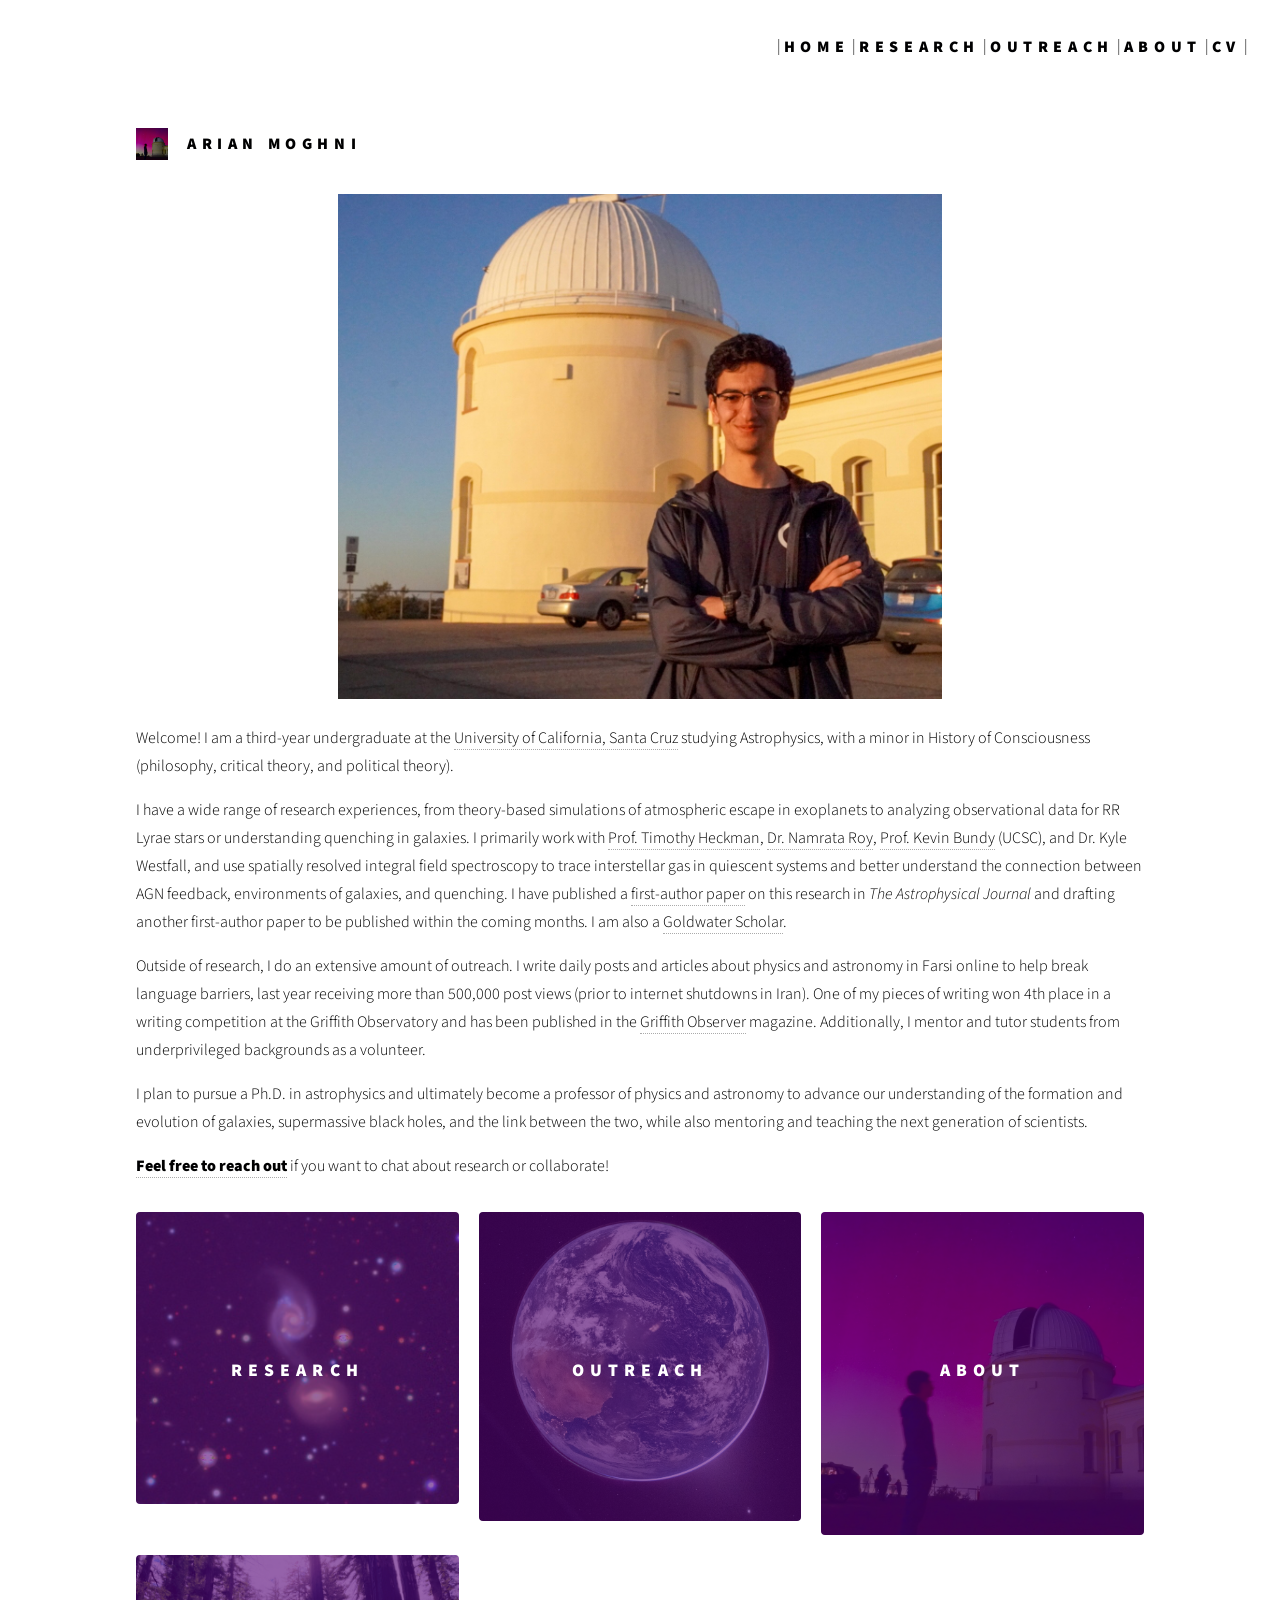
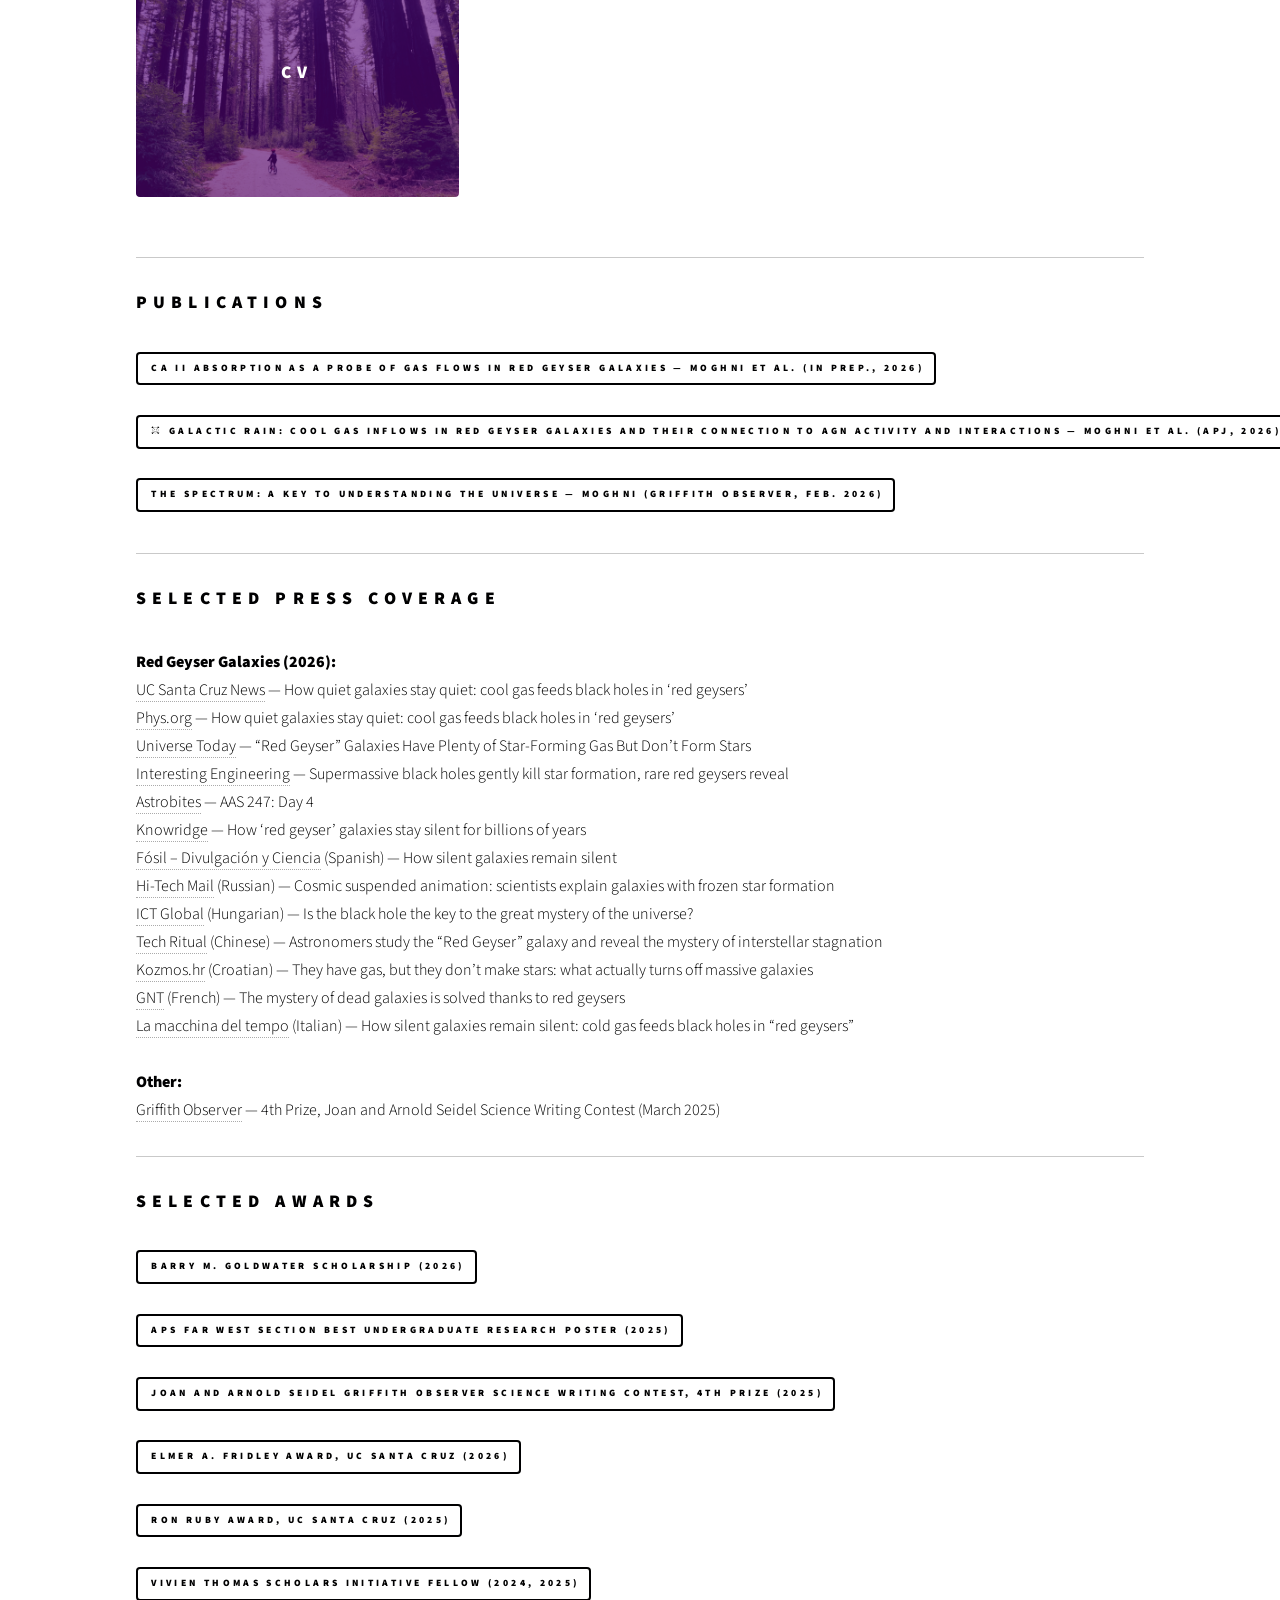
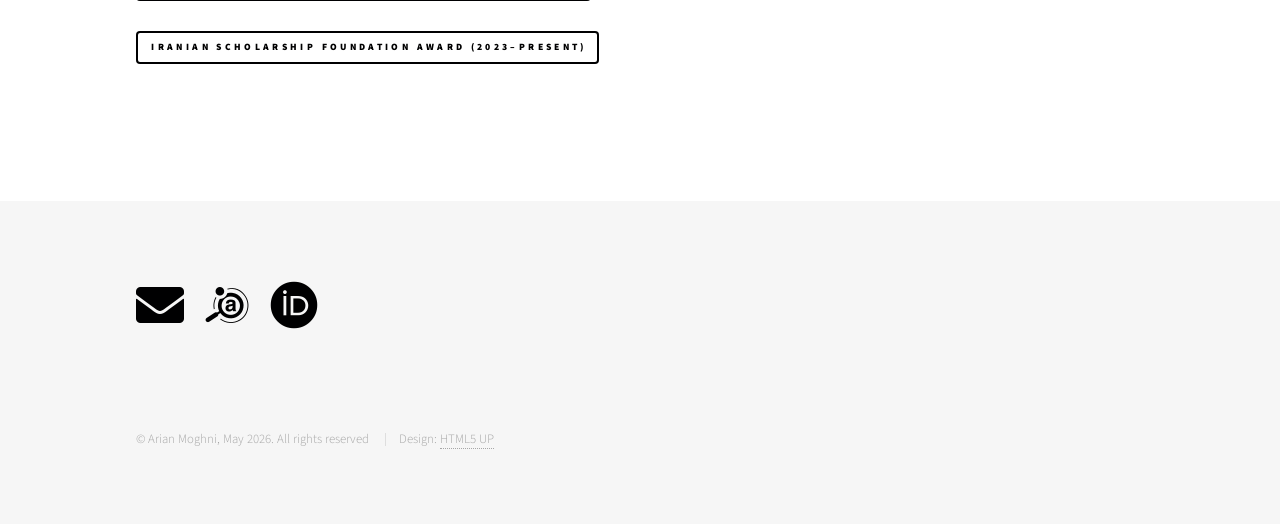
==== index.html @ 5b9eb26c "Update index.html" ====
<!DOCTYPE HTML>
<!--
    Phantom by HTML5 UP
    html5up.net | @ajlkn
    Free for personal and commercial use under the CCA 3.0 license (html5up.net/license)
-->
<html>
  <head>
    <title>Home — Arian Moghni</title>
    <meta charset="utf-8" />
    <meta name="viewport" content="width=device-width, initial-scale=1, user-scalable=no" />
    <link rel="stylesheet" href="assets/css/main.css" />
    <link rel="stylesheet" href="assets/academicons-1.9.1/css/academicons.css"/>
    <link rel="icon" href="images/Aurora_Lick_copy2.png" />
    <noscript><link rel="stylesheet" href="assets/css/noscript.css" /></noscript>
  </head>
  <body class="is-preload">
    <div id="wrapper">

      <header id="header">
        <div class="inner">
          <a href="index.html" class="logo fix">
            <span class="symbol"><img src="images/Aurora_Lick_copy.jpg" alt="" /></span>
            <span class="title">Arian Moghni</span>
          </a>
          <nav>
            | <a href="index.html" class="logo"> <span class="title">Home</span> </a> |
            <a href="lyra.html" class="logo"> <span class="title">Research</span> </a> |
            <a href="previous.html" class="logo"> <span class="title">Outreach</span> </a> |
            <a href="about.html" class="logo"> <span class="title">About</span> </a> |
            <a href="cv.html" class="logo"> <span class="title">CV</span> </a> |
          </nav>
        </div>
      </header>

      <nav id="menu">
        <h2>Menu</h2>
        <ul>
          <li><a href="index.html">Home</a></li>
          <li><a href="lyra.html">Research</a></li>
          <li><a href="previous.html">Outreach</a></li>
          <li><a href="about.html">About</a></li>
          <li><a href="cv.html">CV</a></li>
        </ul>
      </nav>

      <div id="main">
        <div class="inner">
          <header>
                <div style="text-align: center; margin-bottom: 2em;">
    <img src="images/regular_lick.jpg"
         alt="Arian Moghni"
         style="width: 60%; height: auto;" />
  </div>
            
            <p>
              Welcome! I am a third-year undergraduate at the
              <a href="https://www.ucsc.edu">University of California, Santa Cruz</a>
              studying Astrophysics, with a minor in History of Consciousness
              (philosophy, critical theory, and political theory).             
            </p>
            <p>
              I have a wide range of research experiences, from theory-based simulations of atmospheric escape in exoplanets to analyzing observational data for RR Lyrae stars or understanding quenching in galaxies.
              I primarily work
              with <a href="https://physics-astronomy.jhu.edu/directory/timothy-heckman/">Prof. Timothy Heckman</a>,
              <a href="https://namrataroy.github.io">Dr. Namrata Roy</a>,
              <a href="https://www.ucolick.org/~kbundy/">Prof. Kevin Bundy</a> (UCSC), and Dr. Kyle Westfall, and use spatially resolved integral field spectroscopy to trace interstellar gas in quiescent systems and better understand the connection between AGN feedback, environments of galaxies, and quenching. I have published a <a href="https://iopscience.iop.org/article/10.3847/1538-4357/ae5f90">first-author paper</a> on this research in <i>The Astrophysical Journal</i> and drafting another first-author paper to be published within the coming months.  I am also a
              <a href="https://goldwaterscholarship.gov">Goldwater Scholar</a>.
            </p>
            <p>
              Outside of research, I do an extensive amount of outreach.
              I write daily posts and articles about physics and astronomy in Farsi online to help break language barriers,
              last year receiving more than 500,000 post views (prior to internet shutdowns in Iran). One of my pieces of writing won 4th place in a writing competition at the Griffith Observatory and has been published in the
              <a href="https://griffithobservatory.lacity.gov/about/griffith-observer-magazine/">Griffith Observer</a> magazine. Additionally, I mentor and tutor students from underprivileged backgrounds as a volunteer. 
            </p>
            <p>
              I plan to pursue a Ph.D. in astrophysics and ultimately become a professor of physics and astronomy to advance our understanding of the formation and evolution of galaxies, supermassive black holes, and the link between the two, while also mentoring and teaching the next generation of scientists.
            </p>
            <p>
              <b><a href="&#109;&#97;&#105;&#108;&#116;&#111;&#58;&#97;&#109;&#111;&#103;&#104;&#110;&#105;&#64;&#117;&#99;&#115;&#99;&#46;&#101;&#100;&#117;">Feel free to reach out</a></b>
              if you want to chat about research or collaborate!
            </p>
          </header>

          <section class="tiles">
            <article class="style3">
              <span class="image">
                <img src="images/rg_124.jpg" alt="" />
              </span>
              <a href="lyra.html">
                <h2>Research</h2>
                <div class="content">
                  <p>Red geyser galaxies, quenching, and the cool gas that feeds dormant black holes.</p>
                </div>
              </a>
            </article>
            <article class="style3">
              <span class="image">
                <img src="images/earth_img.jpg" alt="" />
              </span>
              <a href="previous.html">
                <h2>Outreach</h2>
                <div class="content">
                  <p>Science communication, mentoring, tutoring, and more.</p>
                </div>
              </a>
            </article>
            <article class="style3">
              <span class="image">
                <img src="images/Aurora_Lick_copy.jpg" alt="" />
              </span>
              <a href="about.html">
                <h2>About</h2>
                <div class="content">
                  <p>A bit about me.</p>
                </div>
              </a>
            </article>
            <article class="style3">
              <span class="image">
                <img src="images/IMG_2766 2-2.jpg" alt="" />
              </span>
              <a href="cv.html">
                <h2>CV</h2>
                <div class="content">
                  <p>Publications, awards, observing programs, and full academic record.</p>
                </div>
              </a>
            </article>
          </section>

          <br>
          <hr />

          <section>
            <h2>Publications</h2>
            <ul class="actions stacked">
              <li><a class="button small">Ca II Absorption as a Probe of Gas Flows in Red Geyser Galaxies &mdash; Moghni et al. (in prep., 2026)</a></li>
              <li><a target="_blank" href="https://iopscience.iop.org/article/10.3847/1538-4357/ae5f90" class="button small"><i class="ai ai-arxiv"></i> Galactic Rain: Cool Gas Inflows in Red Geyser Galaxies and Their Connection to AGN Activity and Interactions &mdash; Moghni et al. (ApJ, 2026)</a></li>
              <li><a target="_blank" href="https://griffithobservatory.lacity.gov/about/griffith-observer-magazine/" class="button small">The Spectrum: A Key to Understanding the Universe &mdash; Moghni (Griffith Observer, Feb. 2026)</a></li>
            </ul>
          </section>

          <hr />

          <section>
            <h2>Selected Press Coverage</h2>
            <b>Red Geyser Galaxies (2026):</b><br>
            <a target="_blank" href="https://news.ucsc.edu/2026/01/red-geyser-galaxies/">UC Santa Cruz News</a> &mdash; How quiet galaxies stay quiet: cool gas feeds black holes in &lsquo;red geysers&rsquo;<br>
            <a target="_blank" href="https://phys.org/news/2026-01-quiet-galaxies-stay-cool-gas.html">Phys.org</a> &mdash; How quiet galaxies stay quiet: cool gas feeds black holes in &lsquo;red geysers&rsquo;<br>
            <a target="_blank" href="https://www.universetoday.com/articles/red-geyser-galaxies-have-plenty-of-star-forming-gas-but-dont-form-stars">Universe Today</a> &mdash; &ldquo;Red Geyser&rdquo; Galaxies Have Plenty of Star-Forming Gas But Don&rsquo;t Form Stars<br>
            <a target="_blank" href="https://interestingengineering.com/space/red-geysers-explain-galaxies-shut-star-formation">Interesting Engineering</a> &mdash; Supermassive black holes gently kill star formation, rare red geysers reveal<br>
            <a target="_blank" href="https://astrobites.org/2026/01/10/astrobites-at-aas-247-day-4/">Astrobites</a> &mdash; AAS 247: Day 4<br>
            <a target="_blank" href="https://knowridge.com/2026/01/how-red-geyser-galaxies-stay-silent-for-billions-of-years/">Knowridge</a> &mdash; How &lsquo;red geyser&rsquo; galaxies stay silent for billions of years<br>
            <a target="_blank" href="https://www.fosil.cl/galaxias-silenciosas/">F&oacute;sil &ndash; Divulgaci&oacute;n y Ciencia</a> (Spanish) &mdash; How silent galaxies remain silent<br>
            <a target="_blank" href="https://hi-tech.mail.ru/news/140604-kosmicheskij-anabioz-uchenye-obyasnili-prirodu-galaktik-s-zamershim-zvezdoobrazovaniem/">Hi-Tech Mail</a> (Russian) &mdash; Cosmic suspended animation: scientists explain galaxies with frozen star formation<br>
            <a target="_blank" href="https://ictglobal.hu/technologia/a-fekete-lyuk-a-kulcs-az-univerzum-nagy-rejtelyehez/">ICT Global</a> (Hungarian) &mdash; Is the black hole the key to the great mystery of the universe?<br>
            <a target="_blank" href="https://www.techritual.com/2026/01/10/475996/">Tech Ritual</a> (Chinese) &mdash; Astronomers study the &ldquo;Red Geyser&rdquo; galaxy and reveal the mystery of interstellar stagnation<br>
            <a target="_blank" href="https://kozmos.hr/imaju-plin-ali-ne-stvaraju-zvijezde-sto-zapravo-gasi-masivne-galaksije/">Kozmos.hr</a> (Croatian) &mdash; They have gas, but they don&rsquo;t make stars: what actually turns off massive galaxies<br>
            <a target="_blank" href="https://www.generation-nt.com/actualites/geyser-rouge-galaxie-formation-etoile-trou-noir-astronomie-2068984">GNT</a> (French) &mdash; The mystery of dead galaxies is solved thanks to red geysers<br>
            <a target="_blank" href="https://umbertogaetani.substack.com/p/come-le-galassie-silenziose-rimangono">La macchina del tempo</a> (Italian) &mdash; How silent galaxies remain silent: cold gas feeds black holes in &ldquo;red geysers&rdquo;<br>
            <br>
            <b>Other:</b><br>
            <a target="_blank" href="https://griffithobservatory.org/griffith-observer/">Griffith Observer</a> &mdash; 4th Prize, Joan and Arnold Seidel Science Writing Contest (March 2025)<br>
          </section>

          <hr />

          <section>
            <h2>Selected Awards</h2>
            <ul class="actions stacked">
              <li><a target="_blank" href="https://goldwaterscholarship.gov" class="button small">Barry M. Goldwater Scholarship (2026)</a></li>
              <li><a target="_blank" href="https://sites.google.com/ucsc.edu/aps-fws-meeting-2025/presentation-format?authuser=0" class="button small">APS Far West Section Best Undergraduate Research Poster (2025)</a></li>
              <li><a target="_blank" href="https://griffithobservatory.lacity.gov/about/griffith-observer-magazine/" class="button small">Joan and Arnold Seidel Griffith Observer Science Writing Contest, 4th Prize (2025)</a></li>
              <li><a target="_blank" href="https://science.ucsc.edu/research-opportunities/elmer-a-fridley-award-in-the-physical-sciences/" class="button small">Elmer A. Fridley Award, UC Santa Cruz (2026)</a></li>
              <li><a target="_blank" href="https://physics.ucsc.edu/academic-programs/undergrads/scholarships-and-awards/ron-ruby-scholarship/" class="button small">Ron Ruby Award, UC Santa Cruz (2025)</a></li>
              <li><a target="_blank" href="https://provost.jhu.edu/about/vivien-thomas-scholars-initiative/" class="button small">Vivien Thomas Scholars Initiative Fellow (2024, 2025)</a></li>
              <li><a target="_blank" href="https://theisf.org/what-we-do/" class="button small">Iranian Scholarship Foundation Award (2023&ndash;present)</a></li>
            </ul>
          </section>

        </div>
      </div>

      <footer id="footer">
        <div class="inner">
          <ul class="icons">
            <li><a href="&#109;&#97;&#105;&#108;&#116;&#111;&#58;&#97;&#109;&#111;&#103;&#104;&#110;&#105;&#64;&#117;&#99;&#115;&#99;&#46;&#101;&#100;&#117;" class="icon"><i class="fas fa-envelope fa-3x"></i></a></li>
            <li><a href="https://ui.adsabs.harvard.edu/search/q=author%3A(%22moghni%2C%20arian%22)&sort=date%20desc%2C%20bibcode%20desc&p_=0" class="icon"><i class="ai ai-ads ai-3x"></i></a></li>
            <li><a href="https://orcid.org" class="icon"><i class="ai ai-orcid ai-3x"></i></a></li>
          </ul>
          <ul class="copyright">
            <li>&copy; Arian Moghni, May 2026. All rights reserved</li>
            <li>Design: <a href="http://html5up.net">HTML5 UP</a></li>
          </ul>
        </div>
      </footer>

    </div>

    <script src="assets/js/jquery.min.js"></script>
    <script src="assets/js/browser.min.js"></script>
    <script src="assets/js/breakpoints.min.js"></script>
    <script src="assets/js/util.js"></script>
    <script src="assets/js/main.js"></script>

  </body>
</html>
---- assets/css/main.css ----
@import url(fontawesome-all.min.css);
@import url("https://fonts.googleapis.com/css?family=Source+Sans+Pro:300,700,900");

/*
	Phantom by HTML5 UP
	html5up.net | @ajlkn
	Free for personal and commercial use under the CCA 3.0 license (html5up.net/license)
*/

html, body, div, span, applet, object,
iframe, h1, h2, h3, h4, h5, h6, p, blockquote,
pre, a, abbr, acronym, address, big, cite,
code, del, dfn, em, img, ins, kbd, q, s, samp,
small, strike, strong, sub, sup, tt, var, b,
u, i, center, dl, dt, dd, ol, ul, li, fieldset,
form, label, legend, table, caption, tbody,
tfoot, thead, tr, th, td, article, aside,
canvas, details, embed, figure, figcaption,
footer, header, hgroup, menu, nav, output, ruby,
section, summary, time, mark, audio, video {
	margin: 0;
	padding: 0;
	border: 0;
	font-size: 100%;
	font: inherit;
	vertical-align: baseline;}

article, aside, details, figcaption, figure,
footer, header, hgroup, menu, nav, section {
	display: block;}

body {
	line-height: 1;
}

ol, ul {
	list-style: none;
}

blockquote, q {
	quotes: none;
}

	blockquote:before, blockquote:after, q:before, q:after {
		content: '';
		content: none;
	}

table {
	border-collapse: collapse;
	border-spacing: 0;
}

body {
	-webkit-text-size-adjust: none;
}

mark {
	background-color: transparent;
	color: inherit;
}

input::-moz-focus-inner {
	border: 0;
	padding: 0;
}

input, select, textarea {
	-moz-appearance: none;
	-webkit-appearance: none;
	-ms-appearance: none;
	appearance: none;
}

/* Basic */

	@-ms-viewport {
		width: device-width;
	}

	body {
		-ms-overflow-style: scrollbar;
	}

	@media screen and (max-width: 480px) {

		html, body {
			min-width: 320px;
		}

	}

	html {
		box-sizing: border-box;
	}

	*, *:before, *:after {
		box-sizing: inherit;
	}

	body {
		background: #ffffff;
	}

		body.is-preload *, body.is-preload *:before, body.is-preload *:after {
			-moz-animation: none !important;
			-webkit-animation: none !important;
			-ms-animation: none !important;
			animation: none !important;
			-moz-transition: none !important;
			-webkit-transition: none !important;
			-ms-transition: none !important;
			transition: none !important;
		}

/* Type */

	body, input, select, textarea {
		color: #000001;
		font-family: "Source Sans Pro", Helvetica, sans-serif;
		font-size: 16pt;
		font-weight: 300;
		line-height: 1.75;
	}

		@media screen and (max-width: 1680px) {

			body, input, select, textarea {
				font-size: 14pt;
			}

		}

		@media screen and (max-width: 1280px) {

			body, input, select, textarea {
				font-size: 12pt;
			}

		}

	a {
		-moz-transition: border-bottom-color 0.2s ease, color 0.2s ease;
		-webkit-transition: border-bottom-color 0.2s ease, color 0.2s ease;
		-ms-transition: border-bottom-color 0.2s ease, color 0.2s ease;
		transition: border-bottom-color 0.2s ease, color 0.2s ease;
		text-decoration: none;
		color: #000001;
		border-bottom: dotted 1px rgba(88, 88, 88, 0.5);
	}

		a:hover {
			border-bottom-color: transparent;
			color: #ff4d00 !important;
		}

	strong, b {
		font-weight: 900;
	}

	em, i {
		font-style: italic;
	}

	p {
		margin: 0 0 2em 0;
	}

	h1 {
		font-size: 2.75em;
		font-weight: 700;
		line-height: 1.3;
		margin: 0 0 1em 0;
		letter-spacing: -0.035em;
	}

		h1 a {
			color: inherit;
		}

		@media screen and (max-width: 736px) {

			h1 {
				font-size: 2em;
				margin: 0 0 1em 0;
			}

		}

		@media screen and (max-width: 360px) {

			h1 {
				font-size: 1.75em;
			}

		}

	h2, h3, h4, h5, h6 {
		font-weight: 900;
		line-height: 1.5;
		margin: 0 0 2em 0;
		text-transform: uppercase;
		letter-spacing: 0.35em;
	}

		h2 a, h3 a, h4 a, h5 a, h6 a {
			color: inherit;
		}

	h2 {
		font-size: 1.1em;
	}

	h3 {
		font-size: 1em;
	}

	h4 {
		font-size: 0.8em;
	}

	h5 {
		font-size: 0.8em;
	}

	h6 {
		font-size: 0.8em;
	}

	@media screen and (max-width: 980px) {

		h1 br, h2 br, h3 br, h4 br, h5 br, h6 br {
			display: none;
		}

	}

	@media screen and (max-width: 736px) {

		h2 {
			font-size: 1em;
		}

		h3 {
			font-size: 0.8em;
		}

	}

	sub {
		font-size: 0.8em;
		position: relative;
		top: 0.5em;
	}

	sup {
		font-size: 0.8em;
		position: relative;
		top: -0.5em;
	}

	blockquote {
		border-left: solid 4px #c9c9c9;
		font-style: italic;
		margin: 0 0 2em 0;
		padding: 0.5em 0 0.5em 2em;
	}

	code {
		background: rgba(144, 144, 144, 0.075);
		border-radius: 4px;
		border: solid 1px #c9c9c9;
		font-family: "Courier New", monospace;
		font-size: 0.9em;
		margin: 0 0.25em;
		padding: 0.25em 0.65em;
	}

	pre {
		-webkit-overflow-scrolling: touch;
		font-family: "Courier New", monospace;
		font-size: 0.9em;
		margin: 0 0 2em 0;
	}

		pre code {
			display: block;
			line-height: 1.75;
			padding: 1em 1.5em;
			overflow-x: auto;
		}

	hr {
		border: 0;
		border-bottom: solid 1px #c9c9c9;
		margin: 2em 0;
	}

		hr.major {
			margin: 3em 0;
		}

	.align-left {
		text-align: left;
	}

	.align-center {
		text-align: center;
	}

	.align-right {
		text-align: right;
	}

/* Row */

	.row {
		display: flex;
		flex-wrap: wrap;
		box-sizing: border-box;
		align-items: stretch;
	}

		.row > * {
			box-sizing: border-box;
		}

		.row.gtr-uniform > * > :last-child {
			margin-bottom: 0;
		}

		.row.aln-left {
			justify-content: flex-start;
		}

		.row.aln-center {
			justify-content: center;
		}

		.row.aln-right {
			justify-content: flex-end;
		}

		.row.aln-top {
			align-items: flex-start;
		}

		.row.aln-middle {
			align-items: center;
		}

		.row.aln-bottom {
			align-items: flex-end;
		}

		.row > .imp {
			order: -1;
		}

		.row > .col-1 {
			width: 8.33333%;
		}

		.row > .off-1 {
			margin-left: 8.33333%;
		}

		.row > .col-2 {
			width: 16.66667%;
		}

		.row > .off-2 {
			margin-left: 16.66667%;
		}

		.row > .col-3 {
			width: 25%;
		}

		.row > .off-3 {
			margin-left: 25%;
		}

		.row > .col-4 {
			width: 33.33333%;
		}

		.row > .off-4 {
			margin-left: 33.33333%;
		}

		.row > .col-5 {
			width: 41.66667%;
		}

		.row > .off-5 {
			margin-left: 41.66667%;
		}

		.row > .col-6 {
			width: 50%;
		}

		.row > .off-6 {
			margin-left: 50%;
		}

		.row > .col-7 {
			width: 58.33333%;
		}

		.row > .off-7 {
			margin-left: 58.33333%;
		}

		.row > .col-8 {
			width: 66.66667%;
		}

		.row > .off-8 {
			margin-left: 66.66667%;
		}

		.row > .col-9 {
			width: 75%;
		}

		.row > .off-9 {
			margin-left: 75%;
		}

		.row > .col-10 {
			width: 83.33333%;
		}

		.row > .off-10 {
			margin-left: 83.33333%;
		}

		.row > .col-11 {
			width: 91.66667%;
		}

		.row > .off-11 {
			margin-left: 91.66667%;
		}

		.row > .col-12 {
			width: 100%;
		}

		.row > .off-12 {
			margin-left: 100%;
		}

		.row.gtr-0 {
			margin-top: 0;
			margin-left: 0em;
		}

			.row.gtr-0 > * {
				padding: 0 0 0 0em;
			}

			.row.gtr-0.gtr-uniform {
				margin-top: 0em;
			}

				.row.gtr-0.gtr-uniform > * {
					padding-top: 0em;
				}

		.row.gtr-25 {
			margin-top: 0;
			margin-left: -0.5em;
		}

			.row.gtr-25 > * {
				padding: 0 0 0 0.5em;
			}

			.row.gtr-25.gtr-uniform {
				margin-top: -0.5em;
			}

				.row.gtr-25.gtr-uniform > * {
					padding-top: 0.5em;
				}

		.row.gtr-50 {
			margin-top: 0;
			margin-left: -1em;
		}

			.row.gtr-50 > * {
				padding: 0 0 0 1em;
			}

			.row.gtr-50.gtr-uniform {
				margin-top: -1em;
			}

				.row.gtr-50.gtr-uniform > * {
					padding-top: 1em;
				}

		.row {
			margin-top: 0;
			margin-left: -2em;
		}

			.row > * {
				padding: 0 0 0 2em;
			}

			.row.gtr-uniform {
				margin-top: -2em;
			}

				.row.gtr-uniform > * {
					padding-top: 2em;
				}

		.row.gtr-150 {
			margin-top: 0;
			margin-left: -3em;
		}

			.row.gtr-150 > * {
				padding: 0 0 0 3em;
			}

			.row.gtr-150.gtr-uniform {
				margin-top: -3em;
			}

				.row.gtr-150.gtr-uniform > * {
					padding-top: 3em;
				}

		.row.gtr-200 {
			margin-top: 0;
			margin-left: -4em;
		}

			.row.gtr-200 > * {
				padding: 0 0 0 4em;
			}

			.row.gtr-200.gtr-uniform {
				margin-top: -4em;
			}

				.row.gtr-200.gtr-uniform > * {
					padding-top: 4em;
				}

		@media screen and (max-width: 1680px) {

			.row {
				display: flex;
				flex-wrap: wrap;
				box-sizing: border-box;
				align-items: stretch;
			}

				.row > * {
					box-sizing: border-box;
				}

				.row.gtr-uniform > * > :last-child {
					margin-bottom: 0;
				}

				.row.aln-left {
					justify-content: flex-start;
				}

				.row.aln-center {
					justify-content: center;
				}

				.row.aln-right {
					justify-content: flex-end;
				}

				.row.aln-top {
					align-items: flex-start;
				}

				.row.aln-middle {
					align-items: center;
				}

				.row.aln-bottom {
					align-items: flex-end;
				}

				.row > .imp-xlarge {
					order: -1;
				}

				.row > .col-1-xlarge {
					width: 8.33333%;
				}

				.row > .off-1-xlarge {
					margin-left: 8.33333%;
				}

				.row > .col-2-xlarge {
					width: 16.66667%;
				}

				.row > .off-2-xlarge {
					margin-left: 16.66667%;
				}

				.row > .col-3-xlarge {
					width: 25%;
				}

				.row > .off-3-xlarge {
					margin-left: 25%;
				}

				.row > .col-4-xlarge {
					width: 33.33333%;
				}

				.row > .off-4-xlarge {
					margin-left: 33.33333%;
				}

				.row > .col-5-xlarge {
					width: 41.66667%;
				}

				.row > .off-5-xlarge {
					margin-left: 41.66667%;
				}

				.row > .col-6-xlarge {
					width: 50%;
				}

				.row > .off-6-xlarge {
					margin-left: 50%;
				}

				.row > .col-7-xlarge {
					width: 58.33333%;
				}

				.row > .off-7-xlarge {
					margin-left: 58.33333%;
				}

				.row > .col-8-xlarge {
					width: 66.66667%;
				}

				.row > .off-8-xlarge {
					margin-left: 66.66667%;
				}

				.row > .col-9-xlarge {
					width: 75%;
				}

				.row > .off-9-xlarge {
					margin-left: 75%;
				}

				.row > .col-10-xlarge {
					width: 83.33333%;
				}

				.row > .off-10-xlarge {
					margin-left: 83.33333%;
				}

				.row > .col-11-xlarge {
					width: 91.66667%;
				}

				.row > .off-11-xlarge {
					margin-left: 91.66667%;
				}

				.row > .col-12-xlarge {
					width: 100%;
				}

				.row > .off-12-xlarge {
					margin-left: 100%;
				}

				.row.gtr-0 {
					margin-top: 0;
					margin-left: 0em;
				}

					.row.gtr-0 > * {
						padding: 0 0 0 0em;
					}

					.row.gtr-0.gtr-uniform {
						margin-top: 0em;
					}

						.row.gtr-0.gtr-uniform > * {
							padding-top: 0em;
						}

				.row.gtr-25 {
					margin-top: 0;
					margin-left: -0.5em;
				}

					.row.gtr-25 > * {
						padding: 0 0 0 0.5em;
					}

					.row.gtr-25.gtr-uniform {
						margin-top: -0.5em;
					}

						.row.gtr-25.gtr-uniform > * {
							padding-top: 0.5em;
						}

				.row.gtr-50 {
					margin-top: 0;
					margin-left: -1em;
				}

					.row.gtr-50 > * {
						padding: 0 0 0 1em;
					}

					.row.gtr-50.gtr-uniform {
						margin-top: -1em;
					}

						.row.gtr-50.gtr-uniform > * {
							padding-top: 1em;
						}

				.row {
					margin-top: 0;
					margin-left: -2em;
				}

					.row > * {
						padding: 0 0 0 2em;
					}

					.row.gtr-uniform {
						margin-top: -2em;
					}

						.row.gtr-uniform > * {
							padding-top: 2em;
						}

				.row.gtr-150 {
					margin-top: 0;
					margin-left: -3em;
				}

					.row.gtr-150 > * {
						padding: 0 0 0 3em;
					}

					.row.gtr-150.gtr-uniform {
						margin-top: -3em;
					}

						.row.gtr-150.gtr-uniform > * {
							padding-top: 3em;
						}

				.row.gtr-200 {
					margin-top: 0;
					margin-left: -4em;
				}

					.row.gtr-200 > * {
						padding: 0 0 0 4em;
					}

					.row.gtr-200.gtr-uniform {
						margin-top: -4em;
					}

						.row.gtr-200.gtr-uniform > * {
							padding-top: 4em;
						}

		}

		@media screen and (max-width: 1280px) {

			.row {
				display: flex;
				flex-wrap: wrap;
				box-sizing: border-box;
				align-items: stretch;
			}

				.row > * {
					box-sizing: border-box;
				}

				.row.gtr-uniform > * > :last-child {
					margin-bottom: 0;
				}

				.row.aln-left {
					justify-content: flex-start;
				}

				.row.aln-center {
					justify-content: center;
				}

				.row.aln-right {
					justify-content: flex-end;
				}

				.row.aln-top {
					align-items: flex-start;
				}

				.row.aln-middle {
					align-items: center;
				}

				.row.aln-bottom {
					align-items: flex-end;
				}

				.row > .imp-large {
					order: -1;
				}

				.row > .col-1-large {
					width: 8.33333%;
				}

				.row > .off-1-large {
					margin-left: 8.33333%;
				}

				.row > .col-2-large {
					width: 16.66667%;
				}

				.row > .off-2-large {
					margin-left: 16.66667%;
				}

				.row > .col-3-large {
					width: 25%;
				}

				.row > .off-3-large {
					margin-left: 25%;
				}

				.row > .col-4-large {
					width: 33.33333%;
				}

				.row > .off-4-large {
					margin-left: 33.33333%;
				}

				.row > .col-5-large {
					width: 41.66667%;
				}

				.row > .off-5-large {
					margin-left: 41.66667%;
				}

				.row > .col-6-large {
					width: 50%;
				}

				.row > .off-6-large {
					margin-left: 50%;
				}

				.row > .col-7-large {
					width: 58.33333%;
				}

				.row > .off-7-large {
					margin-left: 58.33333%;
				}

				.row > .col-8-large {
					width: 66.66667%;
				}

				.row > .off-8-large {
					margin-left: 66.66667%;
				}

				.row > .col-9-large {
					width: 75%;
				}

				.row > .off-9-large {
					margin-left: 75%;
				}

				.row > .col-10-large {
					width: 83.33333%;
				}

				.row > .off-10-large {
					margin-left: 83.33333%;
				}

				.row > .col-11-large {
					width: 91.66667%;
				}

				.row > .off-11-large {
					margin-left: 91.66667%;
				}

				.row > .col-12-large {
					width: 100%;
				}

				.row > .off-12-large {
					margin-left: 100%;
				}

				.row.gtr-0 {
					margin-top: 0;
					margin-left: 0em;
				}

					.row.gtr-0 > * {
						padding: 0 0 0 0em;
					}

					.row.gtr-0.gtr-uniform {
						margin-top: 0em;
					}

						.row.gtr-0.gtr-uniform > * {
							padding-top: 0em;
						}

				.row.gtr-25 {
					margin-top: 0;
					margin-left: -0.5em;
				}

					.row.gtr-25 > * {
						padding: 0 0 0 0.5em;
					}

					.row.gtr-25.gtr-uniform {
						margin-top: -0.5em;
					}

						.row.gtr-25.gtr-uniform > * {
							padding-top: 0.5em;
						}

				.row.gtr-50 {
					margin-top: 0;
					margin-left: -1em;
				}

					.row.gtr-50 > * {
						padding: 0 0 0 1em;
					}

					.row.gtr-50.gtr-uniform {
						margin-top: -1em;
					}

						.row.gtr-50.gtr-uniform > * {
							padding-top: 1em;
						}

				.row {
					margin-top: 0;
					margin-left: -2em;
				}

					.row > * {
						padding: 0 0 0 2em;
					}

					.row.gtr-uniform {
						margin-top: -2em;
					}

						.row.gtr-uniform > * {
							padding-top: 2em;
						}

				.row.gtr-150 {
					margin-top: 0;
					margin-left: -3em;
				}

					.row.gtr-150 > * {
						padding: 0 0 0 3em;
					}

					.row.gtr-150.gtr-uniform {
						margin-top: -3em;
					}

						.row.gtr-150.gtr-uniform > * {
							padding-top: 3em;
						}

				.row.gtr-200 {
					margin-top: 0;
					margin-left: -4em;
				}

					.row.gtr-200 > * {
						padding: 0 0 0 4em;
					}

					.row.gtr-200.gtr-uniform {
						margin-top: -4em;
					}

						.row.gtr-200.gtr-uniform > * {
							padding-top: 4em;
						}

		}

		@media screen and (max-width: 980px) {

			.row {
				display: flex;
				flex-wrap: wrap;
				box-sizing: border-box;
				align-items: stretch;
			}

				.row > * {
					box-sizing: border-box;
				}

				.row.gtr-uniform > * > :last-child {
					margin-bottom: 0;
				}

				.row.aln-left {
					justify-content: flex-start;
				}

				.row.aln-center {
					justify-content: center;
				}

				.row.aln-right {
					justify-content: flex-end;
				}

				.row.aln-top {
					align-items: flex-start;
				}

				.row.aln-middle {
					align-items: center;
				}

				.row.aln-bottom {
					align-items: flex-end;
				}

				.row > .imp-medium {
					order: -1;
				}

				.row > .col-1-medium {
					width: 8.33333%;
				}

				.row > .off-1-medium {
					margin-left: 8.33333%;
				}

				.row > .col-2-medium {
					width: 16.66667%;
				}

				.row > .off-2-medium {
					margin-left: 16.66667%;
				}

				.row > .col-3-medium {
					width: 25%;
				}

				.row > .off-3-medium {
					margin-left: 25%;
				}

				.row > .col-4-medium {
					width: 33.33333%;
				}

				.row > .off-4-medium {
					margin-left: 33.33333%;
				}

				.row > .col-5-medium {
					width: 41.66667%;
				}

				.row > .off-5-medium {
					margin-left: 41.66667%;
				}

				.row > .col-6-medium {
					width: 50%;
				}

				.row > .off-6-medium {
					margin-left: 50%;
				}

				.row > .col-7-medium {
					width: 58.33333%;
				}

				.row > .off-7-medium {
					margin-left: 58.33333%;
				}

				.row > .col-8-medium {
					width: 66.66667%;
				}

				.row > .off-8-medium {
					margin-left: 66.66667%;
				}

				.row > .col-9-medium {
					width: 75%;
				}

				.row > .off-9-medium {
					margin-left: 75%;
				}

				.row > .col-10-medium {
					width: 83.33333%;
				}

				.row > .off-10-medium {
					margin-left: 83.33333%;
				}

				.row > .col-11-medium {
					width: 91.66667%;
				}

				.row > .off-11-medium {
					margin-left: 91.66667%;
				}

				.row > .col-12-medium {
					width: 100%;
				}

				.row > .off-12-medium {
					margin-left: 100%;
				}

				.row.gtr-0 {
					margin-top: 0;
					margin-left: 0em;
				}

					.row.gtr-0 > * {
						padding: 0 0 0 0em;
					}

					.row.gtr-0.gtr-uniform {
						margin-top: 0em;
					}

						.row.gtr-0.gtr-uniform > * {
							padding-top: 0em;
						}

				.row.gtr-25 {
					margin-top: 0;
					margin-left: -0.375em;
				}

					.row.gtr-25 > * {
						padding: 0 0 0 0.375em;
					}

					.row.gtr-25.gtr-uniform {
						margin-top: -0.375em;
					}

						.row.gtr-25.gtr-uniform > * {
							padding-top: 0.375em;
						}

				.row.gtr-50 {
					margin-top: 0;
					margin-left: -0.75em;
				}

					.row.gtr-50 > * {
						padding: 0 0 0 0.75em;
					}

					.row.gtr-50.gtr-uniform {
						margin-top: -0.75em;
					}

						.row.gtr-50.gtr-uniform > * {
							padding-top: 0.75em;
						}

				.row {
					margin-top: 0;
					margin-left: -1.5em;
				}

					.row > * {
						padding: 0 0 0 1.5em;
					}

					.row.gtr-uniform {
						margin-top: -1.5em;
					}

						.row.gtr-uniform > * {
							padding-top: 1.5em;
						}

				.row.gtr-150 {
					margin-top: 0;
					margin-left: -2.25em;
				}

					.row.gtr-150 > * {
						padding: 0 0 0 2.25em;
					}

					.row.gtr-150.gtr-uniform {
						margin-top: -2.25em;
					}

						.row.gtr-150.gtr-uniform > * {
							padding-top: 2.25em;
						}

				.row.gtr-200 {
					margin-top: 0;
					margin-left: -3em;
				}

					.row.gtr-200 > * {
						padding: 0 0 0 3em;
					}

					.row.gtr-200.gtr-uniform {
						margin-top: -3em;
					}

						.row.gtr-200.gtr-uniform > * {
							padding-top: 3em;
						}

		}

		@media screen and (max-width: 736px) {

			.row {
				display: flex;
				flex-wrap: wrap;
				box-sizing: border-box;
				align-items: stretch;
			}

				.row > * {
					box-sizing: border-box;
				}

				.row.gtr-uniform > * > :last-child {
					margin-bottom: 0;
				}

				.row.aln-left {
					justify-content: flex-start;
				}

				.row.aln-center {
					justify-content: center;
				}

				.row.aln-right {
					justify-content: flex-end;
				}

				.row.aln-top {
					align-items: flex-start;
				}

				.row.aln-middle {
					align-items: center;
				}

				.row.aln-bottom {
					align-items: flex-end;
				}

				.row > .imp-small {
					order: -1;
				}

				.row > .col-1-small {
					width: 8.33333%;
				}

				.row > .off-1-small {
					margin-left: 8.33333%;
				}

				.row > .col-2-small {
					width: 16.66667%;
				}

				.row > .off-2-small {
					margin-left: 16.66667%;
				}

				.row > .col-3-small {
					width: 25%;
				}

				.row > .off-3-small {
					margin-left: 25%;
				}

				.row > .col-4-small {
					width: 33.33333%;
				}

				.row > .off-4-small {
					margin-left: 33.33333%;
				}

				.row > .col-5-small {
					width: 41.66667%;
				}

				.row > .off-5-small {
					margin-left: 41.66667%;
				}

				.row > .col-6-small {
					width: 50%;
				}

				.row > .off-6-small {
					margin-left: 50%;
				}

				.row > .col-7-small {
					width: 58.33333%;
				}

				.row > .off-7-small {
					margin-left: 58.33333%;
				}

				.row > .col-8-small {
					width: 66.66667%;
				}

				.row > .off-8-small {
					margin-left: 66.66667%;
				}

				.row > .col-9-small {
					width: 75%;
				}

				.row > .off-9-small {
					margin-left: 75%;
				}

				.row > .col-10-small {
					width: 83.33333%;
				}

				.row > .off-10-small {
					margin-left: 83.33333%;
				}

				.row > .col-11-small {
					width: 91.66667%;
				}

				.row > .off-11-small {
					margin-left: 91.66667%;
				}

				.row > .col-12-small {
					width: 100%;
				}

				.row > .off-12-small {
					margin-left: 100%;
				}

				.row.gtr-0 {
					margin-top: 0;
					margin-left: 0em;
				}

					.row.gtr-0 > * {
						padding: 0 0 0 0em;
					}

					.row.gtr-0.gtr-uniform {
						margin-top: 0em;
					}

						.row.gtr-0.gtr-uniform > * {
							padding-top: 0em;
						}

				.row.gtr-25 {
					margin-top: 0;
					margin-left: -0.25em;
				}

					.row.gtr-25 > * {
						padding: 0 0 0 0.25em;
					}

					.row.gtr-25.gtr-uniform {
						margin-top: -0.25em;
					}

						.row.gtr-25.gtr-uniform > * {
							padding-top: 0.25em;
						}

				.row.gtr-50 {
					margin-top: 0;
					margin-left: -0.5em;
				}

					.row.gtr-50 > * {
						padding: 0 0 0 0.5em;
					}

					.row.gtr-50.gtr-uniform {
						margin-top: -0.5em;
					}

						.row.gtr-50.gtr-uniform > * {
							padding-top: 0.5em;
						}

				.row {
					margin-top: 0;
					margin-left: -1em;
				}

					.row > * {
						padding: 0 0 0 1em;
					}

					.row.gtr-uniform {
						margin-top: -1em;
					}

						.row.gtr-uniform > * {
							padding-top: 1em;
						}

				.row.gtr-150 {
					margin-top: 0;
					margin-left: -1.5em;
				}

					.row.gtr-150 > * {
						padding: 0 0 0 1.5em;
					}

					.row.gtr-150.gtr-uniform {
						margin-top: -1.5em;
					}

						.row.gtr-150.gtr-uniform > * {
							padding-top: 1.5em;
						}

				.row.gtr-200 {
					margin-top: 0;
					margin-left: -2em;
				}

					.row.gtr-200 > * {
						padding: 0 0 0 2em;
					}

					.row.gtr-200.gtr-uniform {
						margin-top: -2em;
					}

						.row.gtr-200.gtr-uniform > * {
							padding-top: 2em;
						}

		}

		@media screen and (max-width: 480px) {

			.row {
				display: flex;
				flex-wrap: wrap;
				box-sizing: border-box;
				align-items: stretch;
			}

				.row > * {
					box-sizing: border-box;
				}

				.row.gtr-uniform > * > :last-child {
					margin-bottom: 0;
				}

				.row.aln-left {
					justify-content: flex-start;
				}

				.row.aln-center {
					justify-content: center;
				}

				.row.aln-right {
					justify-content: flex-end;
				}

				.row.aln-top {
					align-items: flex-start;
				}

				.row.aln-middle {
					align-items: center;
				}

				.row.aln-bottom {
					align-items: flex-end;
				}

				.row > .imp-xsmall {
					order: -1;
				}

				.row > .col-1-xsmall {
					width: 8.33333%;
				}

				.row > .off-1-xsmall {
					margin-left: 8.33333%;
				}

				.row > .col-2-xsmall {
					width: 16.66667%;
				}

				.row > .off-2-xsmall {
					margin-left: 16.66667%;
				}

				.row > .col-3-xsmall {
					width: 25%;
				}

				.row > .off-3-xsmall {
					margin-left: 25%;
				}

				.row > .col-4-xsmall {
					width: 33.33333%;
				}

				.row > .off-4-xsmall {
					margin-left: 33.33333%;
				}

				.row > .col-5-xsmall {
					width: 41.66667%;
				}

				.row > .off-5-xsmall {
					margin-left: 41.66667%;
				}

				.row > .col-6-xsmall {
					width: 50%;
				}

				.row > .off-6-xsmall {
					margin-left: 50%;
				}

				.row > .col-7-xsmall {
					width: 58.33333%;
				}

				.row > .off-7-xsmall {
					margin-left: 58.33333%;
				}

				.row > .col-8-xsmall {
					width: 66.66667%;
				}

				.row > .off-8-xsmall {
					margin-left: 66.66667%;
				}

				.row > .col-9-xsmall {
					width: 75%;
				}

				.row > .off-9-xsmall {
					margin-left: 75%;
				}

				.row > .col-10-xsmall {
					width: 83.33333%;
				}

				.row > .off-10-xsmall {
					margin-left: 83.33333%;
				}

				.row > .col-11-xsmall {
					width: 91.66667%;
				}

				.row > .off-11-xsmall {
					margin-left: 91.66667%;
				}

				.row > .col-12-xsmall {
					width: 100%;
				}

				.row > .off-12-xsmall {
					margin-left: 100%;
				}

				.row.gtr-0 {
					margin-top: 0;
					margin-left: 0em;
				}

					.row.gtr-0 > * {
						padding: 0 0 0 0em;
					}

					.row.gtr-0.gtr-uniform {
						margin-top: 0em;
					}

						.row.gtr-0.gtr-uniform > * {
							padding-top: 0em;
						}

				.row.gtr-25 {
					margin-top: 0;
					margin-left: -0.25em;
				}

					.row.gtr-25 > * {
						padding: 0 0 0 0.25em;
					}

					.row.gtr-25.gtr-uniform {
						margin-top: -0.25em;
					}

						.row.gtr-25.gtr-uniform > * {
							padding-top: 0.25em;
						}

				.row.gtr-50 {
					margin-top: 0;
					margin-left: -0.5em;
				}

					.row.gtr-50 > * {
						padding: 0 0 0 0.5em;
					}

					.row.gtr-50.gtr-uniform {
						margin-top: -0.5em;
					}

						.row.gtr-50.gtr-uniform > * {
							padding-top: 0.5em;
						}

				.row {
					margin-top: 0;
					margin-left: -1em;
				}

					.row > * {
						padding: 0 0 0 1em;
					}

					.row.gtr-uniform {
						margin-top: -1em;
					}

						.row.gtr-uniform > * {
							padding-top: 1em;
						}

				.row.gtr-150 {
					margin-top: 0;
					margin-left: -1.5em;
				}

					.row.gtr-150 > * {
						padding: 0 0 0 1.5em;
					}

					.row.gtr-150.gtr-uniform {
						margin-top: -1.5em;
					}

						.row.gtr-150.gtr-uniform > * {
							padding-top: 1.5em;
						}

				.row.gtr-200 {
					margin-top: 0;
					margin-left: -2em;
				}

					.row.gtr-200 > * {
						padding: 0 0 0 2em;
					}

					.row.gtr-200.gtr-uniform {
						margin-top: -2em;
					}

						.row.gtr-200.gtr-uniform > * {
							padding-top: 2em;
						}

		}

/* Section/Article */

	section.special, article.special {
		text-align: center;
	}

	header p {
		margin-top: -1em;
	}

	@media screen and (max-width: 736px) {

		header p {
			margin-top: 0;
		}

	}

/* Icon */

	.icon {
		text-decoration: none;
		border-bottom: none;
		position: relative;
	}

		.icon:before {
			-moz-osx-font-smoothing: grayscale;
			-webkit-font-smoothing: antialiased;
			display: inline-block;
			font-style: normal;
			font-variant: normal;
			text-rendering: auto;
			line-height: 1;
			text-transform: none !important;
			font-family: 'Font Awesome 5 Free';
			font-weight: 400;
		}

		.icon > .label {
			display: none;
		}

		.icon:before {
			line-height: inherit;
		}

		.icon.solid:before {
			font-weight: 900;
		}

		.icon.brands:before {
			font-family: 'Font Awesome 5 Brands';
		}

		.icon.style2 {
			-moz-transition: background-color 0.2s ease-in-out, color 0.2s ease-in-out, border-color 0.2s ease-in-out;
			-webkit-transition: background-color 0.2s ease-in-out, color 0.2s ease-in-out, border-color 0.2s ease-in-out;
			-ms-transition: background-color 0.2s ease-in-out, color 0.2s ease-in-out, border-color 0.2s ease-in-out;
			transition: background-color 0.2s ease-in-out, color 0.2s ease-in-out, border-color 0.2s ease-in-out;
			background-color: transparent;
			border: solid 1px #c9c9c9;
			border-radius: 4px;
			width: 2.65em;
			height: 2.65em;
			display: inline-block;
			text-align: center;
			line-height: 2.65em;
			color: inherit;
		}

			.icon.style2:before {
				font-size: 1.1em;
			}

			.icon.style2:hover {
				color: #ff4d00;
				border-color: #ff4d00;
			}

			.icon.style2:active {
				background-color: rgba(242, 132, 158, 0.1);
			}

/* List */

	ol {
		list-style: decimal;
		margin: 0 0 2em 0;
		padding-left: 1.25em;
	}

		ol li {
			padding-left: 0.25em;
		}

	ul {
		list-style: disc;
		margin: 0 0 2em 0;
		padding-left: 1em;
	}

		ul li {
			padding-left: 0.5em;
		}

		ul.alt {
			list-style: none;
			padding-left: 0;
		}

			ul.alt li {
				border-top: solid 1px #c9c9c9;
				padding: 0.5em 0;
			}

				ul.alt li:first-child {
					border-top: 0;
					padding-top: 0;
				}

	dl {
		margin: 0 0 2em 0;
	}

		dl dt {
			display: block;
			font-weight: 900;
			margin: 0 0 1em 0;
		}

		dl dd {
			margin-left: 2em;
		}

/* Actions */

	ul.actions {
		display: -moz-flex;
		display: -webkit-flex;
		display: -ms-flex;
		display: flex;
		cursor: default;
		list-style: none;
		margin-left: -1em;
		padding-left: 0;
	}

		ul.actions li {
			padding: 0 0 0 1em;
			vertical-align: middle;
		}

		ul.actions.special {
			-moz-justify-content: center;
			-webkit-justify-content: center;
			-ms-justify-content: center;
			justify-content: center;
			width: 100%;
			margin-left: 0;
		}

			ul.actions.special li:first-child {
				padding-left: 0;
			}

		ul.actions.stacked {
			-moz-flex-direction: column;
			-webkit-flex-direction: column;
			-ms-flex-direction: column;
			flex-direction: column;
			margin-left: 0;
		}

			ul.actions.stacked li {
				padding: 1.3em 0 0 0;
			}

				ul.actions.stacked li:first-child {
					padding-top: 0;
				}

		ul.actions.fit {
			width: calc(100% + 1em);
		}

			ul.actions.fit li {
				-moz-flex-grow: 1;
				-webkit-flex-grow: 1;
				-ms-flex-grow: 1;
				flex-grow: 1;
				-moz-flex-shrink: 1;
				-webkit-flex-shrink: 1;
				-ms-flex-shrink: 1;
				flex-shrink: 1;
				width: 100%;
			}

				ul.actions.fit li > * {
					width: 100%;
				}

			ul.actions.fit.stacked {
				width: 100%;
			}

		@media screen and (max-width: 480px) {

			ul.actions:not(.fixed) {
				-moz-flex-direction: column;
				-webkit-flex-direction: column;
				-ms-flex-direction: column;
				flex-direction: column;
				margin-left: 0;
				width: 100% !important;
			}

				ul.actions:not(.fixed) li {
					-moz-flex-grow: 1;
					-webkit-flex-grow: 1;
					-ms-flex-grow: 1;
					flex-grow: 1;
					-moz-flex-shrink: 1;
					-webkit-flex-shrink: 1;
					-ms-flex-shrink: 1;
					flex-shrink: 1;
					padding: 1em 0 0 0;
					text-align: center;
					width: 100%;
				}

					ul.actions:not(.fixed) li > * {
						width: 100%;
					}

					ul.actions:not(.fixed) li:first-child {
						padding-top: 0;
					}

					ul.actions:not(.fixed) li input[type="submit"],
					ul.actions:not(.fixed) li input[type="reset"],
					ul.actions:not(.fixed) li input[type="button"],
					ul.actions:not(.fixed) li button,
					ul.actions:not(.fixed) li .button {
						width: 100%;
					}

						ul.actions:not(.fixed) li input[type="submit"].icon:before,
						ul.actions:not(.fixed) li input[type="reset"].icon:before,
						ul.actions:not(.fixed) li input[type="button"].icon:before,
						ul.actions:not(.fixed) li button.icon:before,
						ul.actions:not(.fixed) li .button.icon:before {
							margin-left: -0.5rem;
						}

		}

/* Icons */

	ul.icons {
		cursor: default;
		list-style: none;
		padding-left: 0;
		margin: -1em 0 2em -1em;
	}

		ul.icons li {
			display: inline-block;
			padding: 1em 0 0 1em;
		}

/* Form */

	form {
		margin: 0 0 2em 0;
		overflow-x: hidden;
	}

		form > :last-child {
			margin-bottom: 0;
		}

		form > .fields {
			display: -moz-flex;
			display: -webkit-flex;
			display: -ms-flex;
			display: flex;
			-moz-flex-wrap: wrap;
			-webkit-flex-wrap: wrap;
			-ms-flex-wrap: wrap;
			flex-wrap: wrap;
			width: calc(100% + 3em);
			margin: -1.5em 0 2em -1.5em;
		}

			form > .fields > .field {
				-moz-flex-grow: 0;
				-webkit-flex-grow: 0;
				-ms-flex-grow: 0;
				flex-grow: 0;
				-moz-flex-shrink: 0;
				-webkit-flex-shrink: 0;
				-ms-flex-shrink: 0;
				flex-shrink: 0;
				padding: 1.5em 0 0 1.5em;
				width: calc(100% - 1.5em);
			}

				form > .fields > .field.half {
					width: calc(50% - 0.75em);
				}

				form > .fields > .field.third {
					width: calc(100%/3 - 0.5em);
				}

				form > .fields > .field.quarter {
					width: calc(25% - 0.375em);
				}

		@media screen and (max-width: 480px) {

			form > .fields {
				width: calc(100% + 3em);
				margin: -1.5em 0 2em -1.5em;
			}

				form > .fields > .field {
					padding: 1.5em 0 0 1.5em;
					width: calc(100% - 1.5em);
				}

					form > .fields > .field.half {
						width: calc(100% - 1.5em);
					}

					form > .fields > .field.third {
						width: calc(100% - 1.5em);
					}

					form > .fields > .field.quarter {
						width: calc(100% - 1.5em);
					}

		}

	label {
		display: block;
		font-size: 0.9em;
		font-weight: 900;
		margin: 0 0 1em 0;
	}

	input[type="text"],
	input[type="password"],
	input[type="email"],
	input[type="tel"],
	select,
	textarea {
		-moz-appearance: none;
		-webkit-appearance: none;
		-ms-appearance: none;
		appearance: none;
		background-color: transparent;
		border: none;
		border-radius: 0;
		border-bottom: solid 1px #c9c9c9;
		color: inherit;
		display: block;
		outline: 0;
		padding: 0;
		text-decoration: none;
		width: 100%;
	}

		input[type="text"]:invalid,
		input[type="password"]:invalid,
		input[type="email"]:invalid,
		input[type="tel"]:invalid,
		select:invalid,
		textarea:invalid {
			box-shadow: none;
		}

		input[type="text"]:focus,
		input[type="password"]:focus,
		input[type="email"]:focus,
		input[type="tel"]:focus,
		select:focus,
		textarea:focus {
			border-bottom-color: #ff4d00;
			box-shadow: inset 0 -1px 0 0 #ff4d00;
		}

	select {
		background-image: url("data:image/svg+xml;charset=utf8,%3Csvg xmlns='http://www.w3.org/2000/svg' width='40' height='40' preserveAspectRatio='none' viewBox='0 0 40 40'%3E%3Cpath d='M9.4,12.3l10.4,10.4l10.4-10.4c0.2-0.2,0.5-0.4,0.9-0.4c0.3,0,0.6,0.1,0.9,0.4l3.3,3.3c0.2,0.2,0.4,0.5,0.4,0.9 c0,0.4-0.1,0.6-0.4,0.9L20.7,31.9c-0.2,0.2-0.5,0.4-0.9,0.4c-0.3,0-0.6-0.1-0.9-0.4L4.3,17.3c-0.2-0.2-0.4-0.5-0.4-0.9 c0-0.4,0.1-0.6,0.4-0.9l3.3-3.3c0.2-0.2,0.5-0.4,0.9-0.4S9.1,12.1,9.4,12.3z' fill='%23c9c9c9' /%3E%3C/svg%3E");
		background-size: 1.25rem;
		background-repeat: no-repeat;
		background-position: calc(100% - 1rem) center;
		height: 3em;
		padding-right: 3em;
		text-overflow: ellipsis;
	}

		select option {
			background: #ffffff;
		}

		select:focus::-ms-value {
			background-color: transparent;
		}

		select::-ms-expand {
			display: none;
		}

	input[type="text"],
	input[type="password"],
	input[type="email"],
	select {
		height: 3em;
	}

	textarea {
		padding: 0;
		min-height: 3.75em;
	}

	input[type="checkbox"],
	input[type="radio"] {
		-moz-appearance: none;
		-webkit-appearance: none;
		-ms-appearance: none;
		appearance: none;
		display: block;
		float: left;
		margin-right: -2em;
		opacity: 0;
		width: 1em;
		z-index: -1;
	}

		input[type="checkbox"] + label,
		input[type="radio"] + label {
			text-decoration: none;
			color: #000001;
			cursor: pointer;
			display: inline-block;
			font-size: 1em;
			font-weight: 300;
			padding-left: 2.55em;
			padding-right: 0.75em;
			position: relative;
		}

			input[type="checkbox"] + label:before,
			input[type="radio"] + label:before {
				-moz-osx-font-smoothing: grayscale;
				-webkit-font-smoothing: antialiased;
				display: inline-block;
				font-style: normal;
				font-variant: normal;
				text-rendering: auto;
				line-height: 1;
				text-transform: none !important;
				font-family: 'Font Awesome 5 Free';
				font-weight: 900;
			}

			input[type="checkbox"] + label:before,
			input[type="radio"] + label:before {
				border-radius: 4px;
				border: solid 1px #c9c9c9;
				content: '';
				display: inline-block;
				font-size: 0.8em;
				height: 2.25em;
				left: 0;
				line-height: 2.25em;
				position: absolute;
				text-align: center;
				top: 0;
				width: 2.25em;
			}

		input[type="checkbox"]:checked + label:before,
		input[type="radio"]:checked + label:before {
			background: #000001;
			border-color: #000001;
			color: #ffffff;
			content: '\f00c';
		}

		input[type="checkbox"]:focus + label:before,
		input[type="radio"]:focus + label:before {
			border-color: #ff4d00;
			box-shadow: 0 0 0 1px #ff4d00;
		}

	input[type="checkbox"] + label:before {
		border-radius: 4px;
	}

	input[type="radio"] + label:before {
		border-radius: 100%;
	}

/* Box */

	.box {
		border-radius: 4px;
		border: solid 1px #c9c9c9;
		margin-bottom: 2em;
		padding: 1.5em;
	}

		.box > :last-child,
		.box > :last-child > :last-child,
		.box > :last-child > :last-child > :last-child {
			margin-bottom: 0;
		}

		.box.alt {
			border: 0;
			border-radius: 0;
			padding: 0;
		}

/* Image */

	.image {
		border-radius: 4px;
		border: 0;
		display: inline-block;
		position: relative;
	}

		.image img {
			border-radius: 4px;
			display: block;
		}

		.image.left, .image.right {
			max-width: 40%;
		}

		.image.left img, .image.right img {
		        width: 100%;
		}

		.image.left {
			float: left;
			padding: 0 1.5em 1em 0;
			top: 0.25em;
		}

		.image.right {
			float: right;
			padding: 0 0 1em 1.5em;
			top: 0.25em;
		}

		.image.fit {
			display: block;
			margin: 0 0 2em 0;
			width: 100%;
		}

		.image.fit img {
		        width: 100%;
		}

		.image.halffit {
                        display: block;
		        margin:  0 0 2em 0;
			width: 50%;
                }

		.image.halffit img {
                        width: 100%;
                }

		.image.main {
			display: block;
			margin: 0 0 3em 0;
			width: 100%;
		}

		.image.main img {
		       width: 100%;
		}

		@media screen and (max-width: 736px) {

		    .image.main {
			margin: 0 0 2em 0;
		    }

		}

/* Table */

	.table-wrapper {
		-webkit-overflow-scrolling: touch;
		overflow-x: auto;
	}

	table {
		margin: 0 0 2em 0;
		width: 100%;
	}

		table tbody tr {
			border: solid 1px #c9c9c9;
			border-left: 0;
			border-right: 0;
		}

			table tbody tr:nth-child(2n + 1) {
				background-color: rgba(144, 144, 144, 0.075);
			}

		table td {
			padding: 0.75em 0.75em;
		}

		table th {
			font-size: 0.9em;
			font-weight: 900;
			padding: 0 0.75em 0.75em 0.75em;
			text-align: left;
		}

		table thead {
			border-bottom: solid 2px #c9c9c9;
		}

		table tfoot {
			border-top: solid 2px #c9c9c9;
		}

		table.alt {
			border-collapse: separate;
		}

			table.alt tbody tr td {
				border: solid 1px #c9c9c9;
				border-left-width: 0;
				border-top-width: 0;
			}

				table.alt tbody tr td:first-child {
					border-left-width: 1px;
				}

			table.alt tbody tr:first-child td {
				border-top-width: 1px;
			}

			table.alt thead {
				border-bottom: 0;
			}

			table.alt tfoot {
				border-top: 0;
			}

/* Button */

	input[type="submit"],
	input[type="reset"],
	input[type="button"],
	button,
	.button {
		-moz-appearance: none;
		-webkit-appearance: none;
		-ms-appearance: none;
		appearance: none;
		-moz-transition: background-color 0.2s ease-in-out, color 0.2s ease-in-out, box-shadow 0.2s ease-in-out;
		-webkit-transition: background-color 0.2s ease-in-out, color 0.2s ease-in-out, box-shadow 0.2s ease-in-out;
		-ms-transition: background-color 0.2s ease-in-out, color 0.2s ease-in-out, box-shadow 0.2s ease-in-out;
		transition: background-color 0.2s ease-in-out, color 0.2s ease-in-out, box-shadow 0.2s ease-in-out;
		background-color: transparent;
		border-radius: 4px;
		border: 0;
		box-shadow: inset 0 0 0 2px #000001;
		color: #000001 !important;
		cursor: pointer;
		display: inline-block;
		font-size: 0.8em;
		font-weight: 900;
		height: 3.5em;
		letter-spacing: 0.35em;
		line-height: 3.45em;
		overflow: hidden;
		padding: 0 1.25em 0 1.6em;
		text-align: center;
		text-decoration: none;
		text-overflow: ellipsis;
		text-transform: uppercase;
		white-space: nowrap;
	}

		input[type="submit"].icon:before,
		input[type="reset"].icon:before,
		input[type="button"].icon:before,
		button.icon:before,
		.button.icon:before {
			margin-right: 0.5em;
		}

		input[type="submit"].fit,
		input[type="reset"].fit,
		input[type="button"].fit,
		button.fit,
		.button.fit {
			width: 100%;
		}

		input[type="submit"]:hover,
		input[type="reset"]:hover,
		input[type="button"]:hover,
		button:hover,
		.button:hover {
			color: #ff4d00 !important;
			box-shadow: inset 0 0 0 2px #ff4d00;
		}

		input[type="submit"]:active,
		input[type="reset"]:active,
		input[type="button"]:active,
		button:active,
		.button:active {
			background-color: rgba(242, 132, 158, 0.1);
		}

		input[type="submit"].small,
		input[type="reset"].small,
		input[type="button"].small,
		button.small,
		.button.small {
			font-size: 0.6em;
		}

		input[type="submit"].large,
		input[type="reset"].large,
		input[type="button"].large,
		button.large,
		.button.large {
			font-size: 1em;
		}

		input[type="submit"].primary,
		input[type="reset"].primary,
		input[type="button"].primary,
		button.primary,
		.button.primary {
			box-shadow: none;
			background-color: #000001;
			color: #ffffff !important;
		}

			input[type="submit"].primary:hover,
			input[type="reset"].primary:hover,
			input[type="button"].primary:hover,
			button.primary:hover,
			.button.primary:hover {
				background-color: #ff4d00;
			}

			input[type="submit"].primary:active,
			input[type="reset"].primary:active,
			input[type="button"].primary:active,
			button.primary:active,
			.button.primary:active {
				background-color: #ff4d00;
			}

		input[type="submit"].disabled, input[type="submit"]:disabled,
		input[type="reset"].disabled,
		input[type="reset"]:disabled,
		input[type="button"].disabled,
		input[type="button"]:disabled,
		button.disabled,
		button:disabled,
		.button.disabled,
		.button:disabled {
			pointer-events: none;
			opacity: 0.25;
		}

/* Tiles */

	.tiles {
		display: -moz-flex;
		display: -webkit-flex;
		display: -ms-flex;
		display: flex;
		-moz-flex-wrap: wrap;
		-webkit-flex-wrap: wrap;
		-ms-flex-wrap: wrap;
		flex-wrap: wrap;
		postiion: relative;
		margin: -2.5em 0 0 -2.5em;
	}

		.tiles article {
			-moz-transition: -moz-transform 0.5s ease, opacity 0.5s ease;
			-webkit-transition: -webkit-transform 0.5s ease, opacity 0.5s ease;
			-ms-transition: -ms-transform 0.5s ease, opacity 0.5s ease;
			transition: transform 0.5s ease, opacity 0.5s ease;
			position: relative;
			width: calc(33.33333% - 2.5em);
			margin: 2.5em 0 0 2.5em;
		}

			.tiles article > .image {
				-moz-transition: -moz-transform 0.5s ease;
				-webkit-transition: -webkit-transform 0.5s ease;
				-ms-transition: -ms-transform 0.5s ease;
				transition: transform 0.5s ease;
				position: relative;
				display: block;
				width: 100%;
				border-radius: 4px;
				overflow: hidden;
			}

				.tiles article > .image img {
					display: block;
					width: 100%;
				}

				.tiles article > .image:before {
					pointer-events: none;
					-moz-transition: background-color 0.5s ease, opacity 0.5s ease;
					-webkit-transition: background-color 0.5s ease, opacity 0.5s ease;
					-ms-transition: background-color 0.5s ease, opacity 0.5s ease;
					transition: background-color 0.5s ease, opacity 0.5s ease;
					content: '';
					display: block;
					position: absolute;
					top: 0;
					left: 0;
					width: 100%;
					height: 100%;
					opacity: 1.0;
					z-index: 1;
					opacity: 0.6;
				}

				.tiles article > .image:after {
					pointer-events: none;
					-moz-transition: opacity 0.5s ease;
					-webkit-transition: opacity 0.5s ease;
					-ms-transition: opacity 0.5s ease;
					transition: opacity 0.5s ease;
					content: '';
					display: block;
					position: absolute;
					top: 0;
					left: 0;
					width: 100%;
					height: 100%;
					background-position: center;
					background-repeat: no-repeat;
					background-size: 100% 100%;
					opacity: 0.25;
					z-index: 2;
				}

			.tiles article > a {
				display: -moz-flex;
				display: -webkit-flex;
				display: -ms-flex;
				display: flex;
				-moz-flex-direction: column;
				-webkit-flex-direction: column;
				-ms-flex-direction: column;
				flex-direction: column;
				-moz-align-items: center;
				-webkit-align-items: center;
				-ms-align-items: center;
				align-items: center;
				-moz-justify-content: center;
				-webkit-justify-content: center;
				-ms-justify-content: center;
				justify-content: center;
				-moz-transition: background-color 0.5s ease, -moz-transform 0.5s ease;
				-webkit-transition: background-color 0.5s ease, -webkit-transform 0.5s ease;
				-ms-transition: background-color 0.5s ease, -ms-transform 0.5s ease;
				transition: background-color 0.5s ease, transform 0.5s ease;
				position: absolute;
				top: 0;
				left: 0;
				width: 100%;
				height: 100%;
				padding: 1em;
				border-radius: 4px;
				border-bottom: 0;
				color: #ffffff;
				text-align: center;
				text-decoration: none;
				z-index: 3;
			}

				.tiles article > a > :last-child {
					margin: 0;
				}

				.tiles article > a:hover {
					color: #ffffff !important;
				}

				.tiles article > a h2 {
					margin: 0;
				}

				.tiles article > a .content {
					-moz-transition: max-height 0.5s ease, opacity 0.5s ease;
					-webkit-transition: max-height 0.5s ease, opacity 0.5s ease;
					-ms-transition: max-height 0.5s ease, opacity 0.5s ease;
					transition: max-height 0.5s ease, opacity 0.5s ease;
					width: 100%;
					max-height: 0;
					line-height: 2.;
					margin-top: 0.35em;
					opacity: 0;
				}

					.tiles article > a .content > :last-child {
						margin-bottom: 0;
					}
			
			.tiles article.style1 > .image:before {
			    background-color: #58027b;
			}

			.tiles article.style2 > .image:before {
				background-color: #f6008f;
			}

			.tiles article.style3 > .image:before {
				background-color: #58027b;
			}

			.tiles article.style4 > .image:before {
				background-color: #c75b9b;
			}

			.tiles article.style5 > .image:before {
				background-color: #ae85ca;
			}

			.tiles article.style6 > .image:before {
				background-color: #8499e7;
			}

			body:not(.is-touch) .tiles article:hover > .image {
				-moz-transform: scale(1.1);
				-webkit-transform: scale(1.1);
				-ms-transform: scale(1.1);
				transform: scale(1.1);
			}

				body:not(.is-touch) .tiles article:hover > .image:before {
					background-color: #333333;
					opacity: 0.35;
				}

				body:not(.is-touch) .tiles article:hover > .image:after {
					opacity: 0;
				}

			body:not(.is-touch) .tiles article:hover .content {
				max-height: 15em;
				opacity: 1;
			}

		* + .tiles {
			margin-top: 2em;
		}

		body.is-preload .tiles article {
			-moz-transform: scale(0.9);
			-webkit-transform: scale(0.9);
			-ms-transform: scale(0.9);
			transform: scale(0.9);
			opacity: 0;
		}

		body.is-touch .tiles article .content {
			max-height: 15em;
			opacity: 1;
		}

		@media screen and (max-width: 1280px) {

			.tiles {
				margin: -1.25em 0 0 -1.25em;
			}

				.tiles article {
					width: calc(33.33333% - 1.25em);
					margin: 1.25em 0 0 1.25em;
				}

		}

		@media screen and (max-width: 980px) {

			.tiles {
				margin: -2.5em 0 0 -2.5em;
			}

				.tiles article {
					width: calc(50% - 2.5em);
					margin: 2.5em 0 0 2.5em;
				}

		}

		@media screen and (max-width: 736px) {

			.tiles {
				margin: -1.25em 0 0 -1.25em;
			}

				.tiles article {
					width: calc(50% - 1.25em);
					margin: 1.25em 0 0 1.25em;
				}

					.tiles article:hover > .image {
						-moz-transform: scale(1.0);
						-webkit-transform: scale(1.0);
						-ms-transform: scale(1.0);
						transform: scale(1.0);
					}

		}

		@media screen and (max-width: 480px) {

			.tiles {
				margin: 0;
			}

				.tiles article {
					width: 100%;
					margin: 1.25em 0 0 0;
				}

		}

/* Header */

	#header {
		padding: 8em 0 0.1em 0 ;
	}

		#header .logo {
			display: block;
			border-bottom: 0;
			color: inherit;
			font-weight: 900;
			letter-spacing: 0.35em;
			margin: 0 0 0 0;
			text-decoration: none;
			text-transform: uppercase;
			display: inline-block;
		}

			#header .logo > * {
				display: inline-block;
				vertical-align: middle;
			}

			#header .logo .symbol {
				margin-right: 0.65em;
			}

				#header .logo .symbol img {
					display: block;
					width: 2em;
					height: 2em;
				}
			#header .fix {
                            margin: 0 0 2em 0;
                        }
				
		#header nav {
			position: fixed;
			right: 2em;
			top: 2em;
			z-index: 10000;
			background-color: white;
		}

			#header nav ul {
				display: -moz-flex;
				display: -webkit-flex;
				display: -ms-flex;
				display: flex;
				-moz-align-items: center;
				-webkit-align-items: center;
				-ms-align-items: center;
				align-items: center;
				list-style: none;
				margin: 0;
				padding: 0;
			}

				#header nav ul li {
					display: block;
					padding: 0;
				}

					#header nav ul li a {
						display: block;
						position: relative;
						height: 3em;
						line-height: 3em;
						padding: 0 1.5em;
						background-color: rgba(255, 255, 255, 0.5);
						border-radius: 4px;
						border: 0;
						font-size: 0.8em;
						font-weight: 900;
						letter-spacing: 0.35em;
						text-transform: uppercase;
					}

					#header nav ul li a[href="#menu"] {
						-webkit-tap-highlight-color: transparent;
						width: 4em;
						text-indent: 4em;
						font-size: 1em;
						overflow: hidden;
						padding: 0;
						white-space: nowrap;
					}

						#header nav ul li a[href="#menu"]:before, #header nav ul li a[href="#menu"]:after {
							-moz-transition: opacity 0.2s ease;
							-webkit-transition: opacity 0.2s ease;
							-ms-transition: opacity 0.2s ease;
							transition: opacity 0.2s ease;
							content: '';
							display: block;
							position: absolute;
							top: 0;
							left: 0;
							width: 100%;
							height: 100%;
							background-position: center;
							background-repeat: no-repeat;
							background-size: 2em 2em;
						}

						#header nav ul li a[href="#menu"]:before {
							background-image: url("data:image/svg+xml;charset=utf8,%3Csvg xmlns='http://www.w3.org/2000/svg' width='100' height='100' viewBox='0 0 100 100' preserveAspectRatio='none'%3E%3Cstyle%3Eline %7B stroke-width: 8px%3B stroke: %23ff4d00%3B %7D%3C/style%3E%3Cline x1='0' y1='25' x2='100' y2='25' /%3E%3Cline x1='0' y1='50' x2='100' y2='50' /%3E%3Cline x1='0' y1='75' x2='100' y2='75' /%3E%3C/svg%3E");
							opacity: 0;
						}

						#header nav ul li a[href="#menu"]:after {
							background-image: url("data:image/svg+xml;charset=utf8,%3Csvg xmlns='http://www.w3.org/2000/svg' width='100' height='100' viewBox='0 0 100 100' preserveAspectRatio='none'%3E%3Cstyle%3Eline %7B stroke-width: 8px%3B stroke: %23000001%3B %7D%3C/style%3E%3Cline x1='0' y1='25' x2='100' y2='25' /%3E%3Cline x1='0' y1='50' x2='100' y2='50' /%3E%3Cline x1='0' y1='75' x2='100' y2='75' /%3E%3C/svg%3E");
							opacity: 1;
						}

						#header nav ul li a[href="#menu"]:hover:before {
							opacity: 1;
						}

						#header nav ul li a[href="#menu"]:hover:after {
							opacity: 0;
						}

		@media screen and (max-width: 736px) {

			#header {
				padding: 4em 0 0.1em 0 ;
			}

				#header nav {
					right: 0.5em;
					top: 0.5em;
					padding-left: min(50px, 5%);
				}

					#header nav ul li a[href="#menu"]:before, #header nav ul li a[href="#menu"]:after {
						background-size: 1.5em 1.5em;
					}

		}

/* Menu */

	#wrapper {
		-moz-transition: opacity 0.45s ease;
		-webkit-transition: opacity 0.45s ease;
		-ms-transition: opacity 0.45s ease;
		transition: opacity 0.45s ease;
		opacity: 1;
	}

	#menu {
		-moz-transform: translateX(22em);
		-webkit-transform: translateX(22em);
		-ms-transform: translateX(22em);
		transform: translateX(22em);
		-moz-transition: -moz-transform 0.45s ease, visibility 0.45s;
		-webkit-transition: -webkit-transform 0.45s ease, visibility 0.45s;
		-ms-transition: -ms-transform 0.45s ease, visibility 0.45s;
		transition: transform 0.45s ease, visibility 0.45s;
		position: fixed;
		top: 0;
		right: 0;
		width: 22em;
		max-width: 80%;
		height: 100%;
		-webkit-overflow-scrolling: touch;
		background: #000001;
		color: #ffffff;
		cursor: default;
		visibility: hidden;
		z-index: 10002;
	}

		#menu > .inner {
			-moz-transition: opacity 0.45s ease;
			-webkit-transition: opacity 0.45s ease;
			-ms-transition: opacity 0.45s ease;
			transition: opacity 0.45s ease;
			-webkit-overflow-scrolling: touch;
			position: absolute;
			top: 0;
			left: 0;
			width: 100%;
			height: 100%;
			padding: 2.75em;
			opacity: 0;
			overflow-y: auto;
		}

			#menu > .inner > ul {
				list-style: none;
				margin: 0 0 1em 0;
				padding: 0;
			}

				#menu > .inner > ul > li {
					padding: 0;
					border-top: solid 1px rgba(255, 255, 255, 0.15);
				}

					#menu > .inner > ul > li a {
						display: block;
						padding: 1em 0;
						line-height: 1.5;
						border: 0;
						color: inherit;
					}

					#menu > .inner > ul > li:first-child {
						border-top: 0;
						margin-top: -1em;
					}

		#menu > .close {
			-moz-transition: opacity 0.45s ease, -moz-transform 0.45s ease;
			-webkit-transition: opacity 0.45s ease, -webkit-transform 0.45s ease;
			-ms-transition: opacity 0.45s ease, -ms-transform 0.45s ease;
			transition: opacity 0.45s ease, transform 0.45s ease;
			-moz-transform: scale(0.25) rotate(180deg);
			-webkit-transform: scale(0.25) rotate(180deg);
			-ms-transform: scale(0.25) rotate(180deg);
			transform: scale(0.25) rotate(180deg);
			-webkit-tap-highlight-color: transparent;
			display: block;
			position: absolute;
			top: 2em;
			left: -6em;
			width: 6em;
			text-indent: 6em;
			height: 3em;
			border: 0;
			font-size: 1em;
			opacity: 0;
			overflow: hidden;
			padding: 0;
			white-space: nowrap;
		}

			#menu > .close:before, #menu > .close:after {
				-moz-transition: opacity 0.2s ease;
				-webkit-transition: opacity 0.2s ease;
				-ms-transition: opacity 0.2s ease;
				transition: opacity 0.2s ease;
				content: '';
				display: block;
				position: absolute;
				top: 0;
				left: 0;
				width: 100%;
				height: 100%;
				background-position: center;
				background-repeat: no-repeat;
				background-size: 2em 2em;
			}

			#menu > .close:before {
				background-image: url("data:image/svg+xml;charset=utf8,%3Csvg xmlns='http://www.w3.org/2000/svg' width='100' height='100' viewBox='0 0 100 100' preserveAspectRatio='none'%3E%3Cstyle%3Eline %7B stroke-width: 8px%3B stroke: %23ff4d00%3B %7D%3C/style%3E%3Cline x1='15' y1='15' x2='85' y2='85' /%3E%3Cline x1='85' y1='15' x2='15' y2='85' /%3E%3C/svg%3E");
				opacity: 0;
			}

			#menu > .close:after {
				background-image: url("data:image/svg+xml;charset=utf8,%3Csvg xmlns='http://www.w3.org/2000/svg' width='100' height='100' viewBox='0 0 100 100' preserveAspectRatio='none'%3E%3Cstyle%3Eline %7B stroke-width: 8px%3B stroke: %23000001%3B %7D%3C/style%3E%3Cline x1='15' y1='15' x2='85' y2='85' /%3E%3Cline x1='85' y1='15' x2='15' y2='85' /%3E%3C/svg%3E");
				opacity: 1;
			}

			#menu > .close:hover:before {
				opacity: 1;
			}

			#menu > .close:hover:after {
				opacity: 0;
			}

		@media screen and (max-width: 736px) {

			#menu {
				-moz-transform: translateX(16.5em);
				-webkit-transform: translateX(16.5em);
				-ms-transform: translateX(16.5em);
				transform: translateX(16.5em);
				width: 16.5em;
			}

				#menu > .inner {
					padding: 2.75em 1.5em;
				}

				#menu > .close {
					top: 0.5em;
					left: -4.25em;
					width: 4.25em;
					text-indent: 4.25em;
				}

					#menu > .close:before, #menu > .close:after {
						background-size: 1.5em 1.5em;
					}

		}

	body.is-menu-visible #wrapper {
		pointer-events: none;
		cursor: default;
		opacity: 0.25;
	}

	body.is-menu-visible #menu {
		-moz-transform: translateX(0);
		-webkit-transform: translateX(0);
		-ms-transform: translateX(0);
		transform: translateX(0);
		visibility: visible;
	}

		body.is-menu-visible #menu > * {
			opacity: 1;
		}

		body.is-menu-visible #menu .close {
			-moz-transform: scale(1.0) rotate(0deg);
			-webkit-transform: scale(1.0) rotate(0deg);
			-ms-transform: scale(1.0) rotate(0deg);
			transform: scale(1.0) rotate(0deg);
			opacity: 1;
		}

/* Main */

	#main {
		padding: 0em 0 6em 0 ;
	}

		@media screen and (max-width: 736px) {

			#main {
				padding: 0em 0 4em 0 ;
			}

		}

/* Footer */

	#footer {
		padding: 5em 0 6em 0 ;
		background-color: #f6f6f6;
	}

		#footer > .inner {
			display: -moz-flex;
			display: -webkit-flex;
			display: -ms-flex;
			display: flex;
			-moz-flex-wrap: wrap;
			-webkit-flex-wrap: wrap;
			-ms-flex-wrap: wrap;
			flex-wrap: wrap;
			-moz-flex-direction: row;
			-webkit-flex-direction: row;
			-ms-flex-direction: row;
			flex-direction: row;
		}

			#footer > .inner > * > :last-child {
				margin-bottom: 0;
			}

			#footer > .inner section:nth-child(1) {
				width: calc(66% - 2.5em);
				margin-right: 2.5em;
			}

			#footer > .inner section:nth-child(2) {
				width: calc(33% - 2.5em);
				margin-left: 2.5em;
			}

			#footer > .inner .copyright {
				width: 100%;
				padding: 0;
				margin-top: 5em;
				list-style: none;
				font-size: 0.8em;
				color: rgba(88, 88, 88, 0.5);
			}

				#footer > .inner .copyright a {
					color: inherit;
				}

				#footer > .inner .copyright li {
					display: inline-block;
					border-left: solid 1px rgba(88, 88, 88, 0.15);
					line-height: 1;
					padding: 0 0 0 1em;
					margin: 0 0 0 1em;
				}

					#footer > .inner .copyright li:first-child {
						border-left: 0;
						padding-left: 0;
						margin-left: 0;
					}

		@media screen and (max-width: 1280px) {

			#footer {
				padding: 5em 0 3em 0 ;
			}

				#footer > .inner section:nth-child(1) {
					width: calc(66% - 1.25em);
					margin-right: 1.25em;
				}

				#footer > .inner section:nth-child(2) {
					width: calc(33% - 1.25em);
					margin-left: 1.25em;
				}

		}

		@media screen and (max-width: 980px) {

			#footer > .inner section:nth-child(1) {
				width: 66%;
				margin-right: 0;
			}

			#footer > .inner section:nth-child(2) {
				width: calc(33% - 2.5em);
				margin-left: 2.5em;
			}

		}

		@media screen and (max-width: 736px) {

			#footer {
				padding: 3em 0 1em 0 ;
			}

				#footer > .inner {
					-moz-flex-direction: column;
					-webkit-flex-direction: column;
					-ms-flex-direction: column;
					flex-direction: column;
				}

					#footer > .inner section:nth-child(1) {
						width: 100%;
						margin-right: 0;
						margin: 3em 0 0 0;
					}

					#footer > .inner section:nth-child(2) {
						-moz-order: -1;
						-webkit-order: -1;
						-ms-order: -1;
						order: -1;
						width: 100%;
						margin-left: 0;
					}

					#footer > .inner .copyright {
						margin-top: 3em;
					}

		}

		@media screen and (max-width: 480px) {

			#footer > .inner .copyright {
				margin-top: 3em;
			}

				#footer > .inner .copyright li {
					border-left: 0;
					padding-left: 0;
					margin: 0.75em 0 0 0;
					display: block;
					line-height: inherit;
				}

					#footer > .inner .copyright li:first-child {
						margin-top: 0;
					}

		}

/* Wrapper */

	#wrapper > * > .inner {
		width: 100%;
		max-width: 68em;
		margin: 0 auto;
		padding: 0 2.5em;
	}

		@media screen and (max-width: 736px) {

			#wrapper > * > .inner {
				padding: 0 1.25em;
			}

		}
---- assets/academicons-1.9.1/css/academicons.css ----
/*
 *  Academicons 1.9.1 by James Walsh (https://github.com/jpswalsh) and Katja Bercic (https://github.com/katjabercic)
 *  Fonts generated using FontForge - https://fontforge.org
 *  Square icons designed to be used alongside Font Awesome square icons - https://fortawesome.github.io/Font-Awesome/
 *  Licenses - Font: SIL OFL 1.1, CSS: MIT License
 */
@font-face {
    font-family: 'Academicons';
    font-style: normal;
    font-weight: 400;
    font-display: block;
    src:url('../fonts/academicons.eot');
    src:url('../fonts/academicons.eot') format('embedded-opentype'),
        url('../fonts/academicons.ttf') format('truetype'),
        url('../fonts/academicons.woff') format('woff'),
        url('../fonts/academicons.svg') format('svg');
}
.ai {
  font-family: 'Academicons';
  font-weight: 400;
  -moz-osx-font-smoothing: grayscale;
  -webkit-font-smoothing: antialiased;
  display: inline-block;
  font-style: normal;
  font-variant: normal;
  text-rendering: auto;
  line-height: 1;
}
.ai-academia:before {
  content: "\e9af";
}
.ai-academia-square:before {
  content: "\e93d";
}
.ai-acclaim:before {
  content: "\e92e";
}
.ai-acclaim-square:before {
  content: "\e93a";
}
.ai-acm:before {
  content: "\e93c";
}
.ai-acm-square:before {
  content: "\e95d";
}
.ai-acmdl:before {
  content: "\e96a";
}
.ai-acmdl-square:before {
  content: "\e9d3";
}
.ai-ads:before {
  content: "\e9cb";
}
.ai-ads-square:before {
  content: "\e94a";
}
.ai-africarxiv:before {
  content: "\e91b";
}
.ai-africarxiv-square:before {
  content: "\e90b";
}
.ai-arxiv:before {
  content: "\e974";
}
.ai-arxiv-square:before {
  content: "\e9a6";
}
.ai-biorxiv:before {
  content: "\e9a2";
}
.ai-biorxiv-square:before {
  content: "\e98b";
}
.ai-ceur:before {
  content: "\e96d";
}
.ai-ceur-square:before {
  content: "\e92f";
}
.ai-ciencia-vitae:before {
  content: "\e912";
}
.ai-ciencia-vitae-square:before {
  content: "\e913";
}
.ai-closed-access:before {
  content: "\e942";
}
.ai-closed-access-square:before {
  content: "\e943";
}
.ai-conversation:before {
  content: "\e94c";
}
.ai-conversation-square:before {
  content: "\e915";
}
.ai-coursera:before {
  content: "\e95f";
}
.ai-coursera-square:before {
  content: "\e97f";
}
.ai-crossref:before {
  content: "\e918";
}
.ai-crossref-square:before {
  content: "\e919";
}
.ai-cv:before {
  content: "\e9a5";
}
.ai-cv-square:before {
  content: "\e90a";
}
.ai-datacite:before {
  content: "\e91c";
}
.ai-datacite-square:before {
  content: "\e91d";
}
.ai-dataverse:before {
  content: "\e9f7";
}
.ai-dataverse-square:before {
  content: "\e9e4";
}
.ai-dblp:before {
  content: "\e94f";
}
.ai-dblp-square:before {
  content: "\e93f";
}
.ai-depsy:before {
  content: "\e97a";
}
.ai-depsy-square:before {
  content: "\e94b";
}
.ai-doi:before {
  content: "\e97e";
}
.ai-doi-square:before {
  content: "\e98f";
}
.ai-dryad:before {
  content: "\e97c";
}
.ai-dryad-square:before {
  content: "\e98c";
}
.ai-elsevier:before {
  content: "\e961";
}
.ai-elsevier-square:before {
  content: "\e910";
}
.ai-figshare:before {
  content: "\e981";
}
.ai-figshare-square:before {
  content: "\e9e7";
}
.ai-google-scholar:before {
  content: "\e9d4";
}
.ai-google-scholar-square:before {
  content: "\e9f9";
}
.ai-hal:before {
  content: "\e92c";
}
.ai-hal-square:before {
  content: "\e92d";
}
.ai-hypothesis:before {
  content: "\e95a";
}
.ai-hypothesis-square:before {
  content: "\e95b";
}
.ai-ideas-repec:before {
  content: "\e9ed";
}
.ai-ideas-repec-square:before {
  content: "\e9f8";
}
.ai-ieee:before {
  content: "\e929";
}
.ai-ieee-square:before {
  content: "\e9b9";
}
.ai-impactstory:before {
  content: "\e9cf";
}
.ai-impactstory-square:before {
  content: "\e9aa";
}
.ai-inaturalist:before {
  content: "\e900";
}
.ai-inaturalist-square:before {
  content: "\e901";
}
.ai-inpn:before {
  content: "\e902";
}
.ai-inpn-square:before {
  content: "\e903";
}
.ai-inspire:before {
  content: "\e9e9";
}
.ai-inspire-square:before {
  content: "\e9fe";
}
.ai-isidore:before {
  content: "\e936";
}
.ai-isidore-square:before {
  content: "\e954";
}
.ai-jstor:before {
  content: "\e938";
}
.ai-jstor-square:before {
  content: "\e944";
}
.ai-lattes:before {
  content: "\e9b3";
}
.ai-lattes-square:before {
  content: "\e99c";
}
.ai-mathoverflow:before {
  content: "\e9f6";
}
.ai-mathoverflow-square:before {
  content: "\e97b";
}
.ai-mendeley:before {
  content: "\e9f0";
}
.ai-mendeley-square:before {
  content: "\e9f3";
}
.ai-moodle:before {
  content: "\e907";
}
.ai-moodle-square:before {
  content: "\e908";
}
.ai-nakala:before {
  content: "\e940";
}
.ai-nakala-square:before {
  content: "\e941";
}
.ai-obp:before {
  content: "\e92a";
}
.ai-obp-square:before {
  content: "\e92b";
}
.ai-open-access:before {
  content: "\e939";
}
.ai-open-access-square:before {
  content: "\e9f4";
}
.ai-open-data:before {
  content: "\e966";
}
.ai-open-data-square:before {
  content: "\e967";
}
.ai-open-materials:before {
  content: "\e968";
}
.ai-open-materials-square:before {
  content: "\e969";
}
.ai-openedition:before {
  content: "\e946";
}
.ai-openedition-square:before {
  content: "\e947";
}
.ai-orcid:before {
  content: "\e9d9";
}
.ai-orcid-square:before {
  content: "\e9c3";
}
.ai-osf:before {
  content: "\e9ef";
}
.ai-osf-square:before {
  content: "\e931";
}
.ai-overleaf:before {
  content: "\e914";
}
.ai-overleaf-square:before {
  content: "\e98d";
}
.ai-philpapers:before {
  content: "\e98a";
}
.ai-philpapers-square:before {
  content: "\e96f";
}
.ai-piazza:before {
  content: "\e99a";
}
.ai-piazza-square:before {
  content: "\e90c";
}
.ai-preregistered:before {
  content: "\e906";
}
.ai-preregistered-square:before {
  content: "\e96b";
}
.ai-protocols:before {
  content: "\e952";
}
.ai-protocols-square:before {
  content: "\e953";
}
.ai-psyarxiv:before {
  content: "\e90e";
}
.ai-psyarxiv-square:before {
  content: "\e90f";
}
.ai-publons:before {
  content: "\e937";
}
.ai-publons-square:before {
  content: "\e94e";
}
.ai-pubmed:before {
  content: "\e99f";
}
.ai-pubmed-square:before {
  content: "\e97d";
}
.ai-pubpeer:before {
  content: "\e922";
}
.ai-pubpeer-square:before {
  content: "\e923";
}
.ai-researcherid:before {
  content: "\e91a";
}
.ai-researcherid-square:before {
  content: "\e95c";
}
.ai-researchgate:before {
  content: "\e95e";
}
.ai-researchgate-square:before {
  content: "\e99e";
}
.ai-ror:before {
  content: "\e948";
}
.ai-ror-square:before {
  content: "\e949";
}
.ai-sci-hub:before {
  content: "\e959";
}
.ai-sci-hub-square:before {
  content: "\e905";
}
.ai-scirate:before {
  content: "\e98e";
}
.ai-scirate-square:before {
  content: "\e99d";
}
.ai-scopus:before {
  content: "\e91e";
}
.ai-scopus-square:before {
  content: "\e91f";
}
.ai-semantic-scholar:before {
  content: "\e96e";
}
.ai-semantic-scholar-square:before {
  content: "\e96c";
}
.ai-springer:before {
  content: "\e928";
}
.ai-springer-square:before {
  content: "\e99b";
}
.ai-ssrn:before {
  content: "\e916";
}
.ai-ssrn-square:before {
  content: "\e917";
}
.ai-stackoverflow:before {
  content: "\e920";
}
.ai-stackoverflow-square:before {
  content: "\e921";
}
.ai-zenodo:before {
  content: "\e911";
}
.ai-zotero:before {
  content: "\e962";
}
.ai-zotero-square:before {
  content: "\e932";
}
/*  Duplication of the FontAwesome style classes using 'ai' in place of 'fa'. */
.ai-lg {
  font-size: 1.33333em;
  line-height: 0.75em;
  vertical-align: -.0667em;
}
.ai-xs {
  font-size: .75em;
}
.ai-sm {
  font-size: .875em;
}

.ai-1x {
  font-size: 1em;
}
.ai-2x {
  font-size: 2em;
}
.ai-3x {
  font-size: 3em;
}
.ai-4x {
  font-size: 4em;
}
.ai-5x {
  font-size: 5em;
}
.ai-6x {
  font-size: 6em;
}
.ai-7x {
  font-size: 7em;
}
.ai-8x {left
  font-size: 8em;
}
.ai-9x {
  font-size: 9em;
}
.ai-10x {
  font-size: 10em;
}

.ai-fw {
  text-align: center;
  width: 1.25em;
}

.ai-ul {
  list-style-type: none;
  margin-left: 2.5em;
  padding-left: 0;
}
.ai-ul > li {
    position: relative;
}
.ai-li {
  left: -2em;
  position: absolute;
  text-align: center;
  width: 2em;
  line-height: inherit;
}

.ai-border {
border: solid 0.08em #eee;
border-radius: .1em;
  padding: .2em .25em .15em;
}

.ai-pull-left {
  float: left;
}
.ai-pull-right {
  float: right;
}
.ai.ai-pull-left {
  margin-right: .3em;
}
.ai.ai-pull-right {
  margin-right: .3em;
}

.ai-stack {
  display: inline-block;
  height: 2em;
  line-height: 2em;
  position: relative;
  vertical-align: middle;
  width: 2.5em;
}
.ai-stack-1x,
.ai-stack-2x {
  left: 0;
  position: absolute;
  text-align: center;
  width: 100%;
}
.ai-stack-1x {
  line-height: inherit;
}
.ai-stack-2x {
  font-size: 2em;
}
.ai-inverse {
  color: #fff;
}
---- assets/css/noscript.css ----
/*
	Phantom by HTML5 UP
	html5up.net | @ajlkn
	Free for personal and commercial use under the CCA 3.0 license (html5up.net/license)
*/

/* Tiles */

	body.is-preload .tiles article {
		-moz-transform: none;
		-webkit-transform: none;
		-ms-transform: none;
		transform: none;
		opacity: 1;
	}
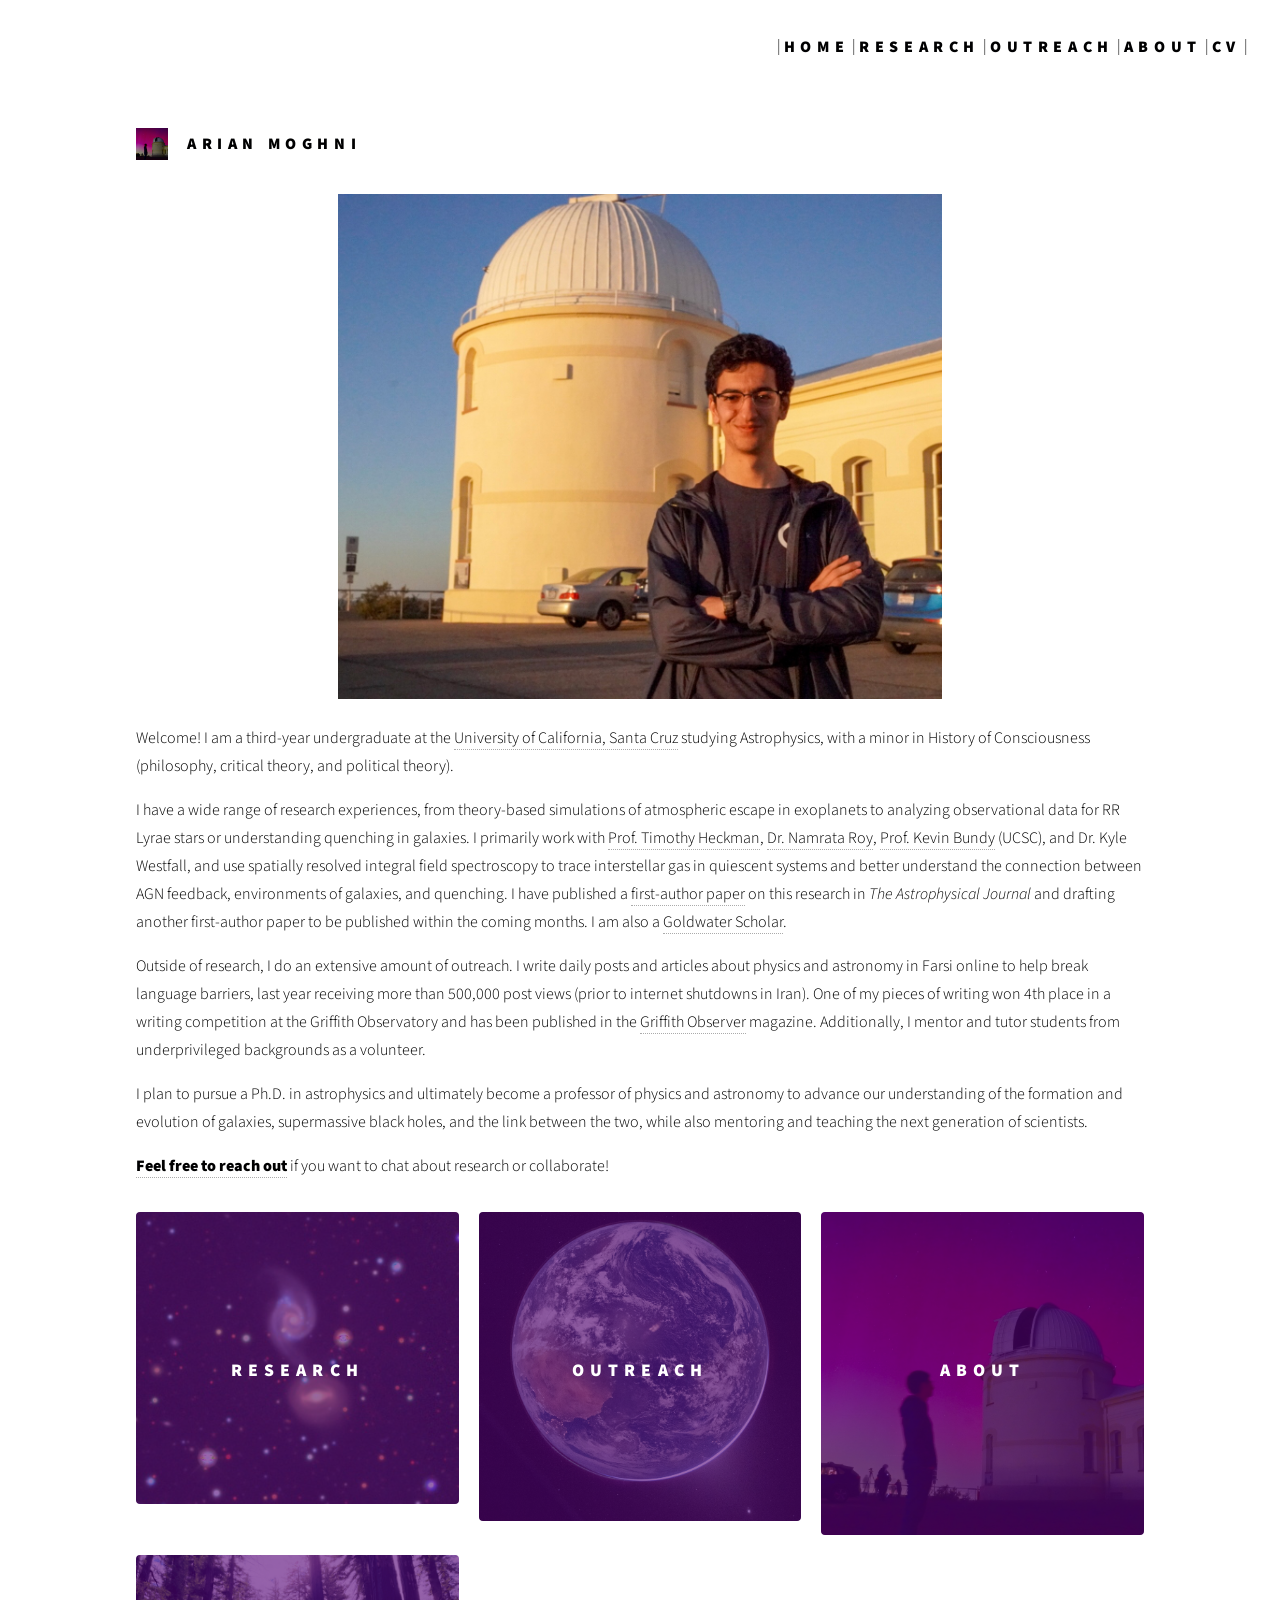
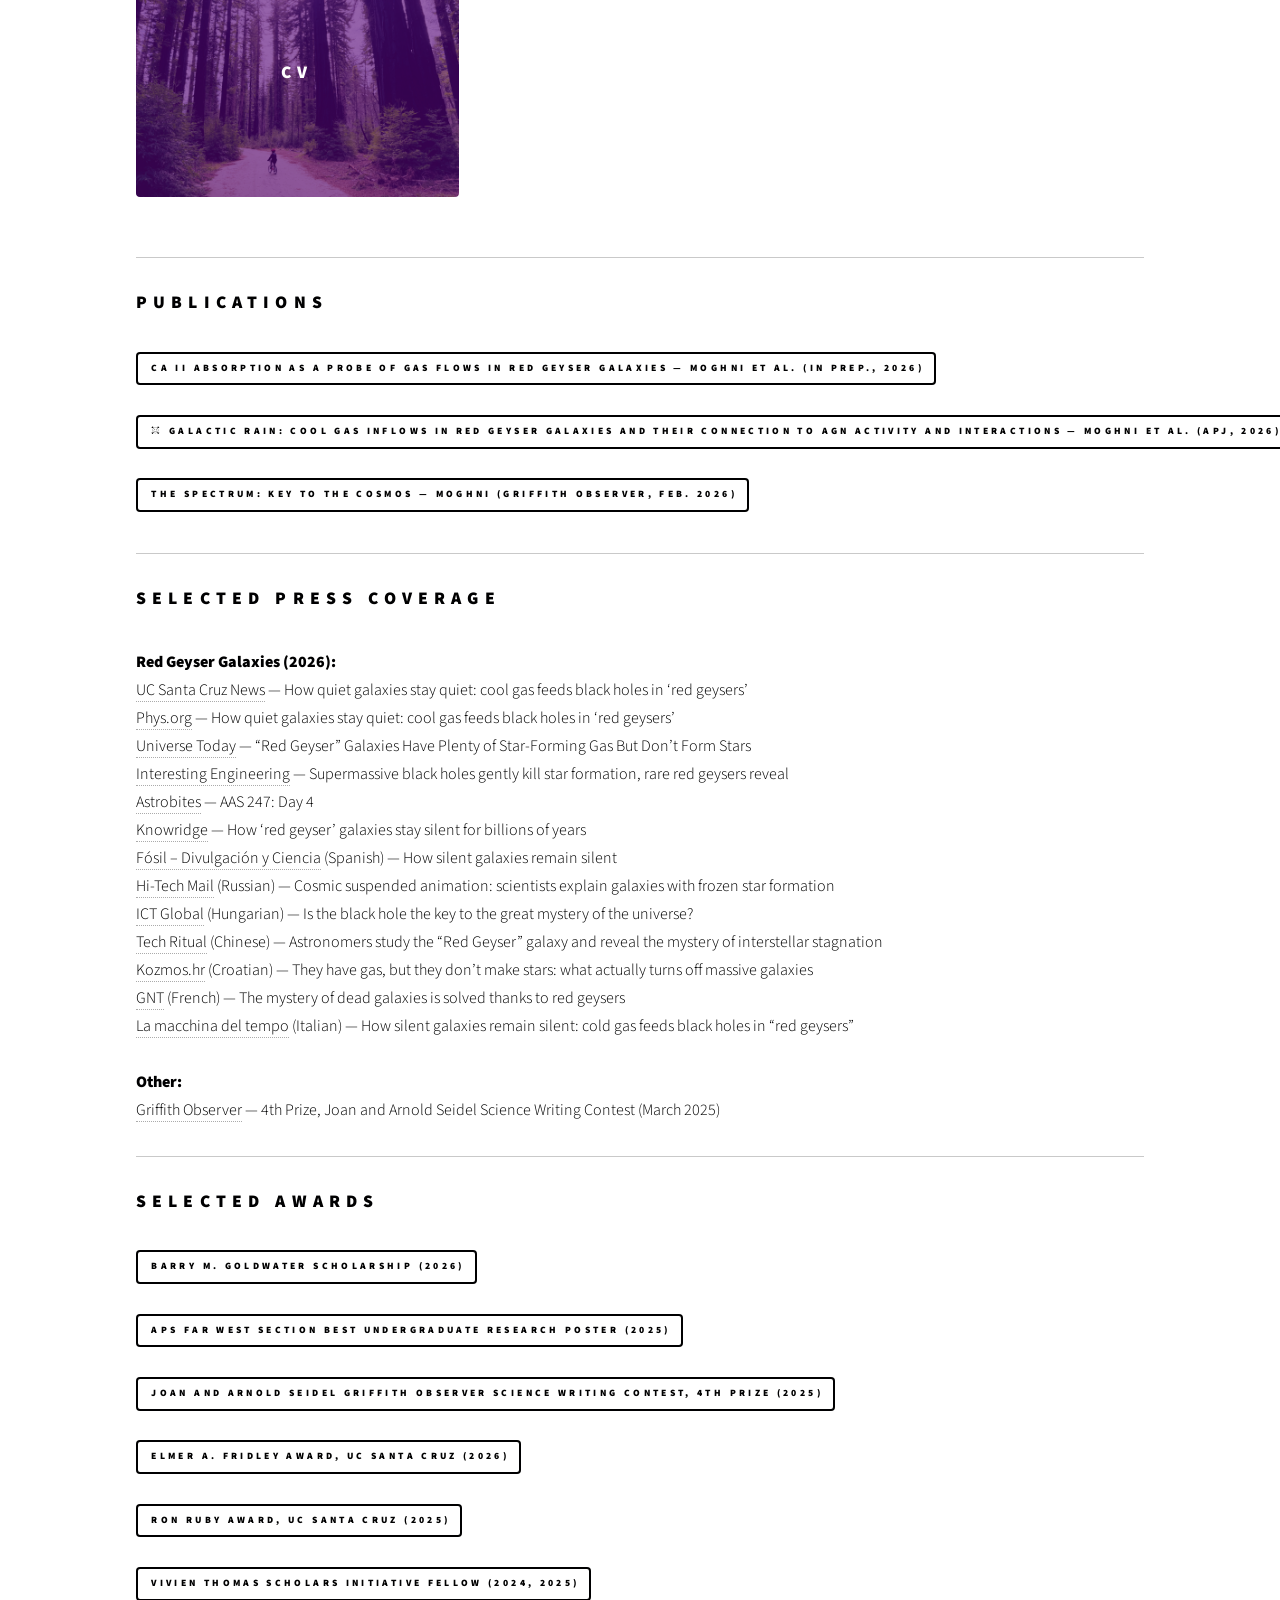
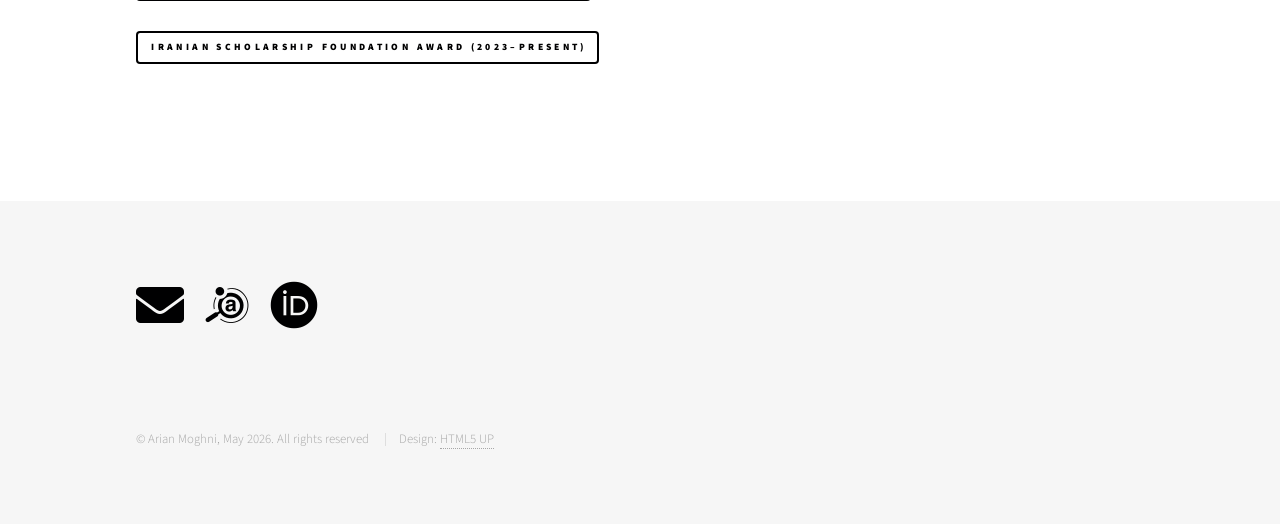
==== commit 808cf1e5: "Update index.html" ====
--- a/index.html
+++ b/index.html
@@ -90,7 +90,7 @@
               <a href="lyra.html">
                 <h2>Research</h2>
                 <div class="content">
-                  <p>Red geyser galaxies, quenching, and the cool gas that feeds dormant black holes.</p>
+                  <p>Red geyser galaxies, quenching, and the cool gas that sustains AGN activity (+other research).</p>
                 </div>
               </a>
             </article>
@@ -137,7 +137,7 @@
             <ul class="actions stacked">
               <li><a class="button small">Ca II Absorption as a Probe of Gas Flows in Red Geyser Galaxies &mdash; Moghni et al. (in prep., 2026)</a></li>
               <li><a target="_blank" href="https://iopscience.iop.org/article/10.3847/1538-4357/ae5f90" class="button small"><i class="ai ai-arxiv"></i> Galactic Rain: Cool Gas Inflows in Red Geyser Galaxies and Their Connection to AGN Activity and Interactions &mdash; Moghni et al. (ApJ, 2026)</a></li>
-              <li><a target="_blank" href="https://griffithobservatory.lacity.gov/about/griffith-observer-magazine/" class="button small">The Spectrum: A Key to Understanding the Universe &mdash; Moghni (Griffith Observer, Feb. 2026)</a></li>
+              <li><a target="_blank" href="https://griffithobservatory.lacity.gov/about/griffith-observer-magazine/" class="button small">The Spectrum: Key to the Cosmos &mdash; Moghni (Griffith Observer, Feb. 2026)</a></li>
             </ul>
           </section>
 
--- a/assets/css/main.css
+++ b/assets/css/main.css
@@ -2585,6 +2585,8 @@
 		postiion: relative;
 		margin: -2.5em 0 0 -2.5em;
 	}
+
+	
 
 		.tiles article {
 			-moz-transition: -moz-transform 0.5s ease, opacity 0.5s ease;
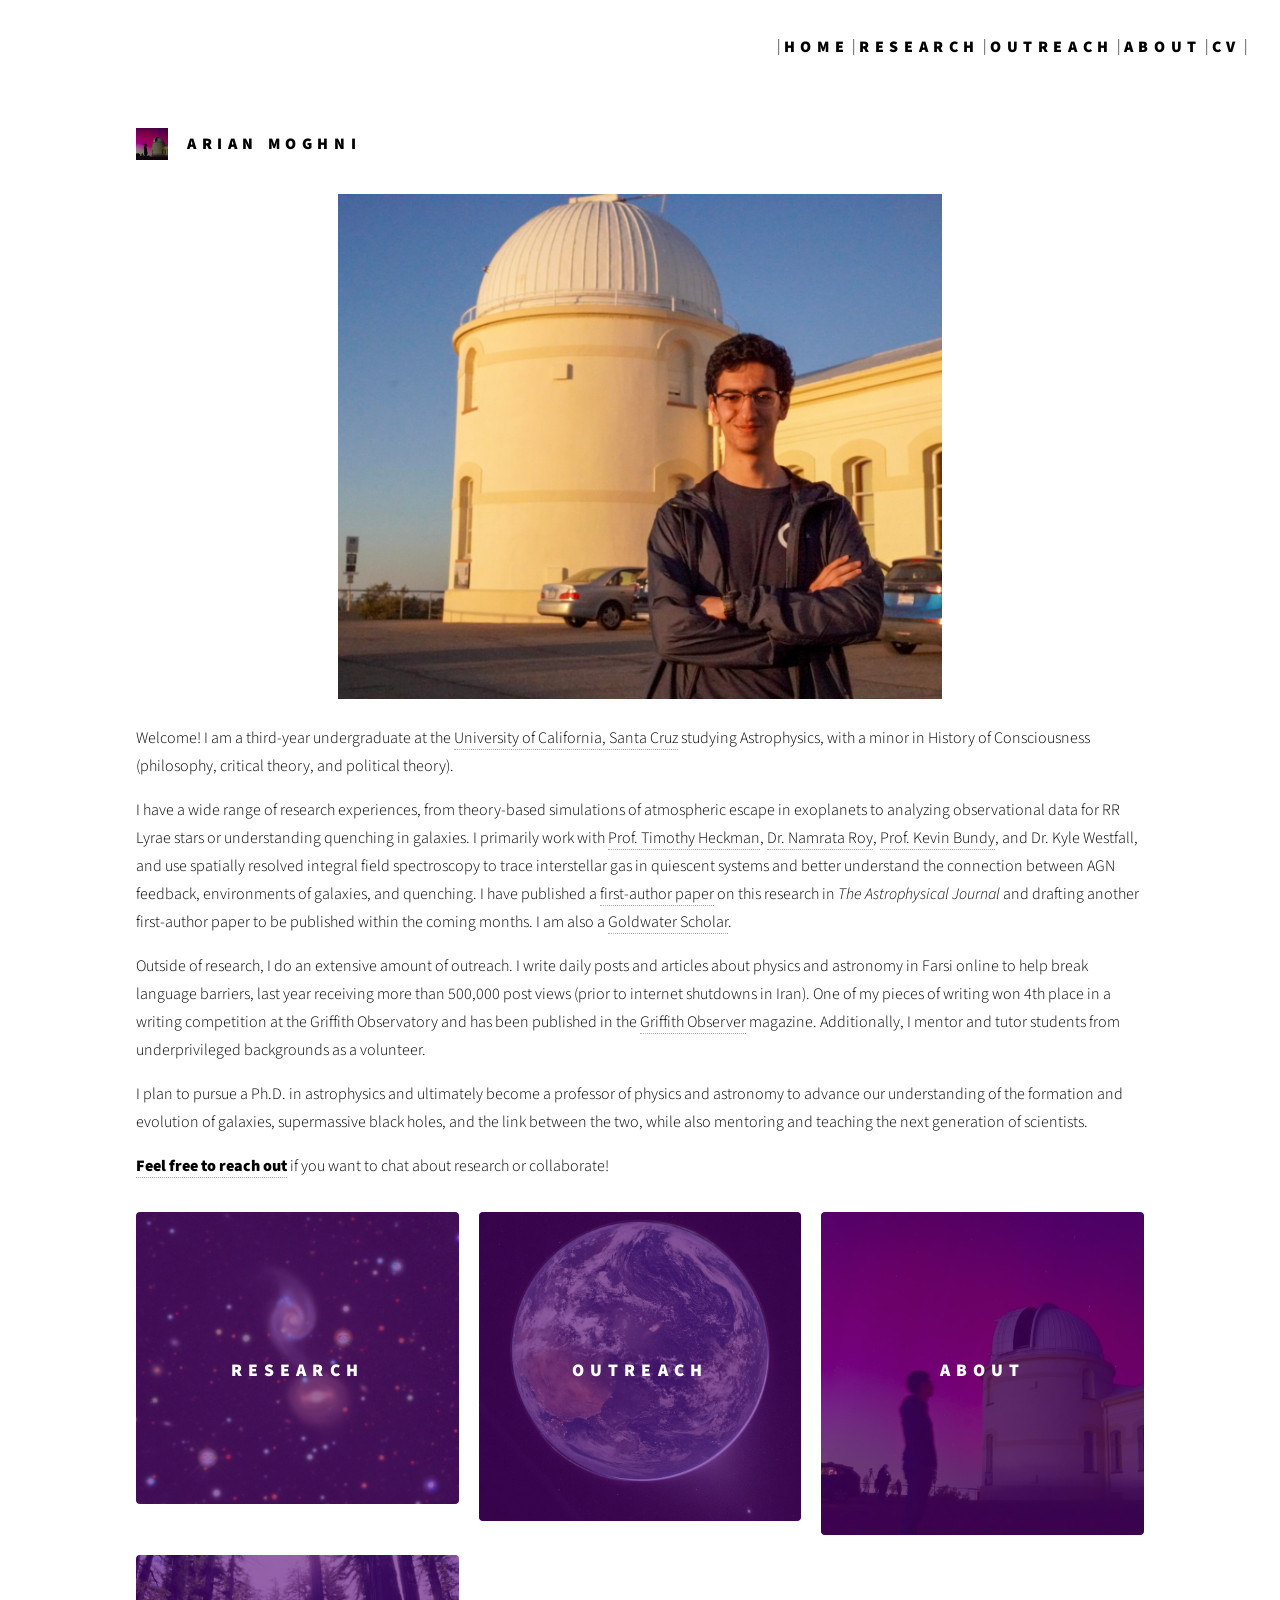
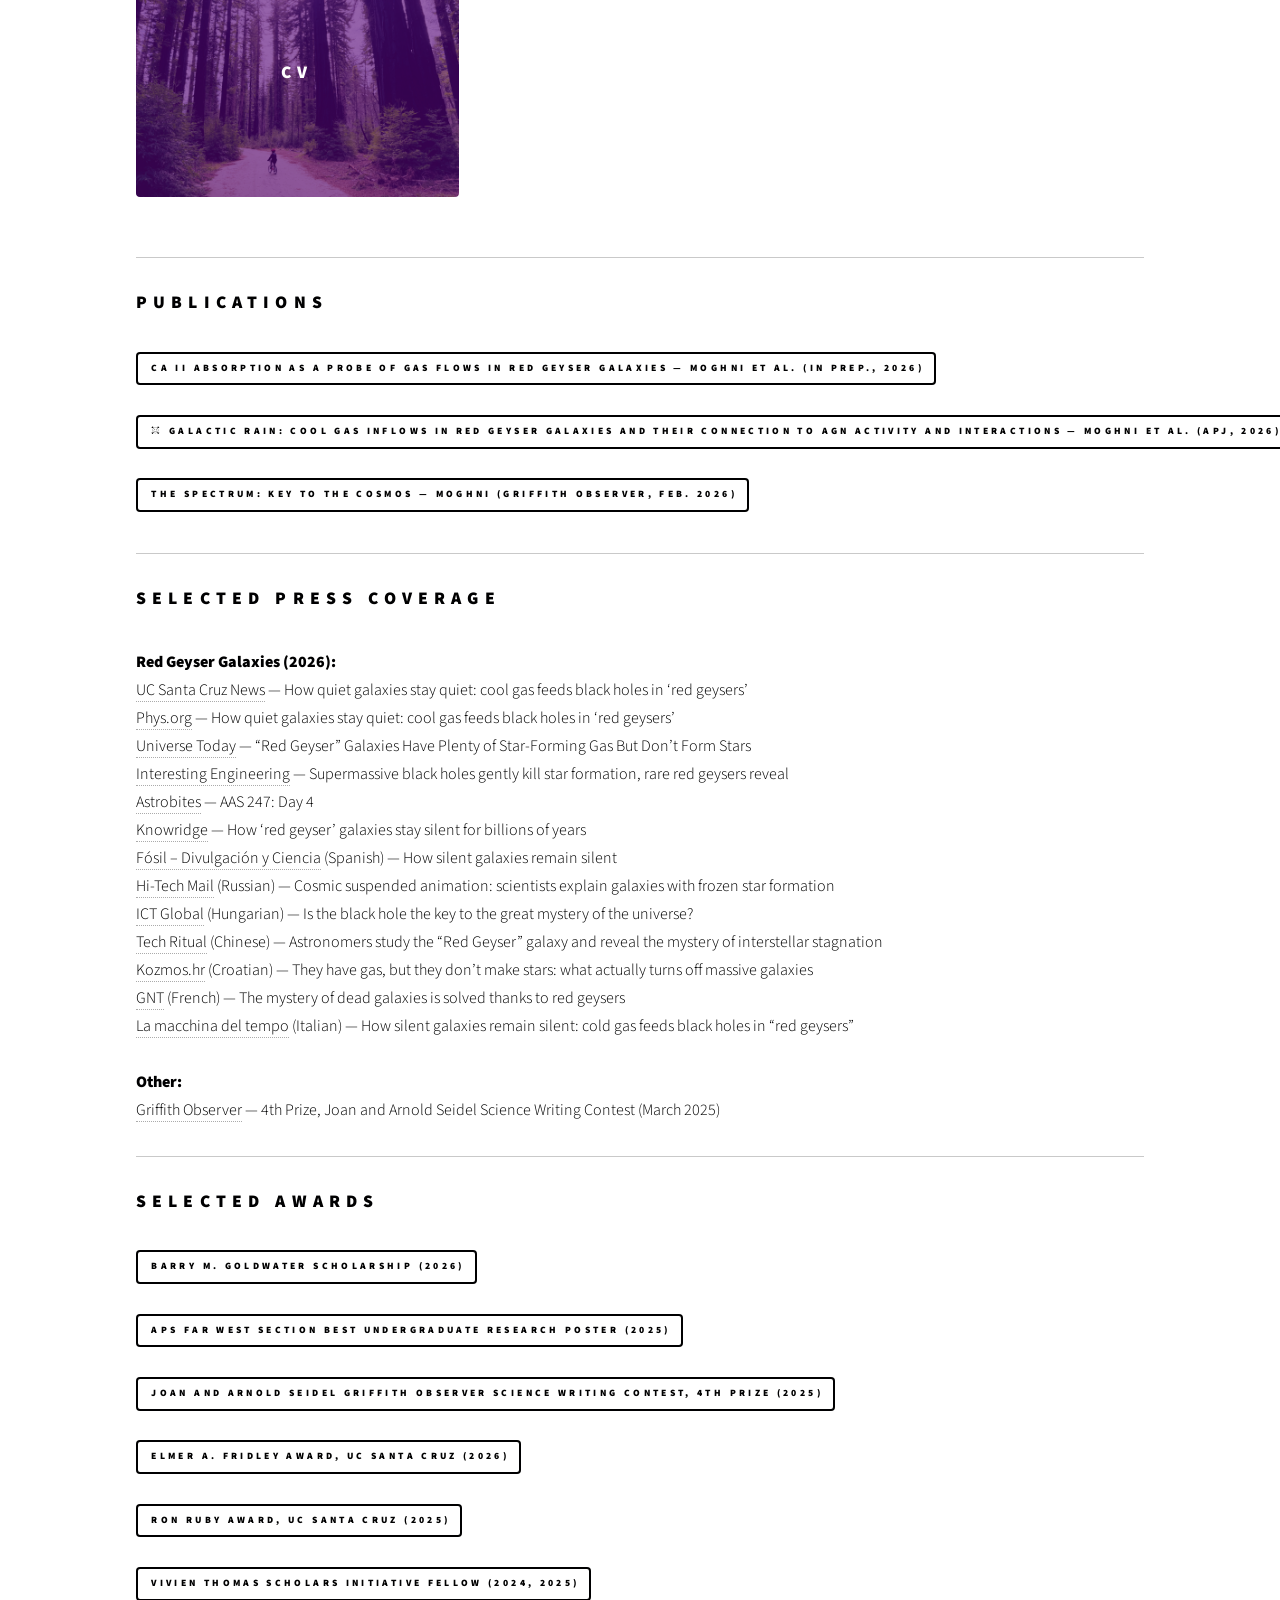
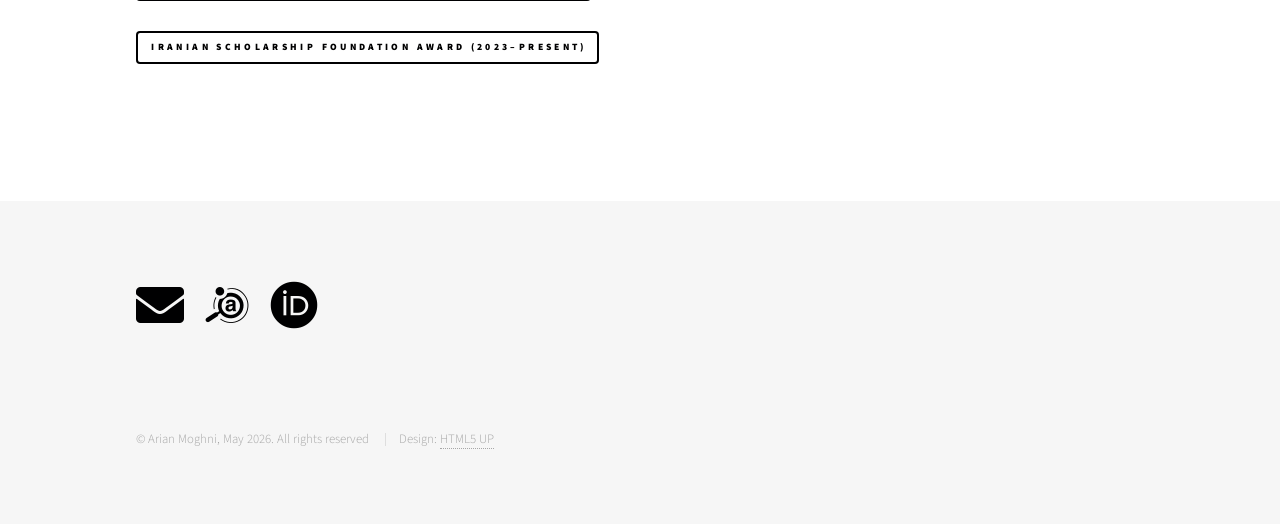
==== commit 9ccd5fe7: "Update index.html" ====
--- a/index.html
+++ b/index.html
@@ -64,7 +64,7 @@
               I primarily work
               with <a href="https://physics-astronomy.jhu.edu/directory/timothy-heckman/">Prof. Timothy Heckman</a>,
               <a href="https://namrataroy.github.io">Dr. Namrata Roy</a>,
-              <a href="https://www.ucolick.org/~kbundy/">Prof. Kevin Bundy</a> (UCSC), and Dr. Kyle Westfall, and use spatially resolved integral field spectroscopy to trace interstellar gas in quiescent systems and better understand the connection between AGN feedback, environments of galaxies, and quenching. I have published a <a href="https://iopscience.iop.org/article/10.3847/1538-4357/ae5f90">first-author paper</a> on this research in <i>The Astrophysical Journal</i> and drafting another first-author paper to be published within the coming months.  I am also a
+              <a href="https://www.ucolick.org/~kbundy/">Prof. Kevin Bundy</a>, and Dr. Kyle Westfall, and use spatially resolved integral field spectroscopy to trace interstellar gas in quiescent systems and better understand the connection between AGN feedback, environments of galaxies, and quenching. I have published a <a href="https://iopscience.iop.org/article/10.3847/1538-4357/ae5f90">first-author paper</a> on this research in <i>The Astrophysical Journal</i> and drafting another first-author paper to be published within the coming months.  I am also a
               <a href="https://goldwaterscholarship.gov">Goldwater Scholar</a>.
             </p>
             <p>
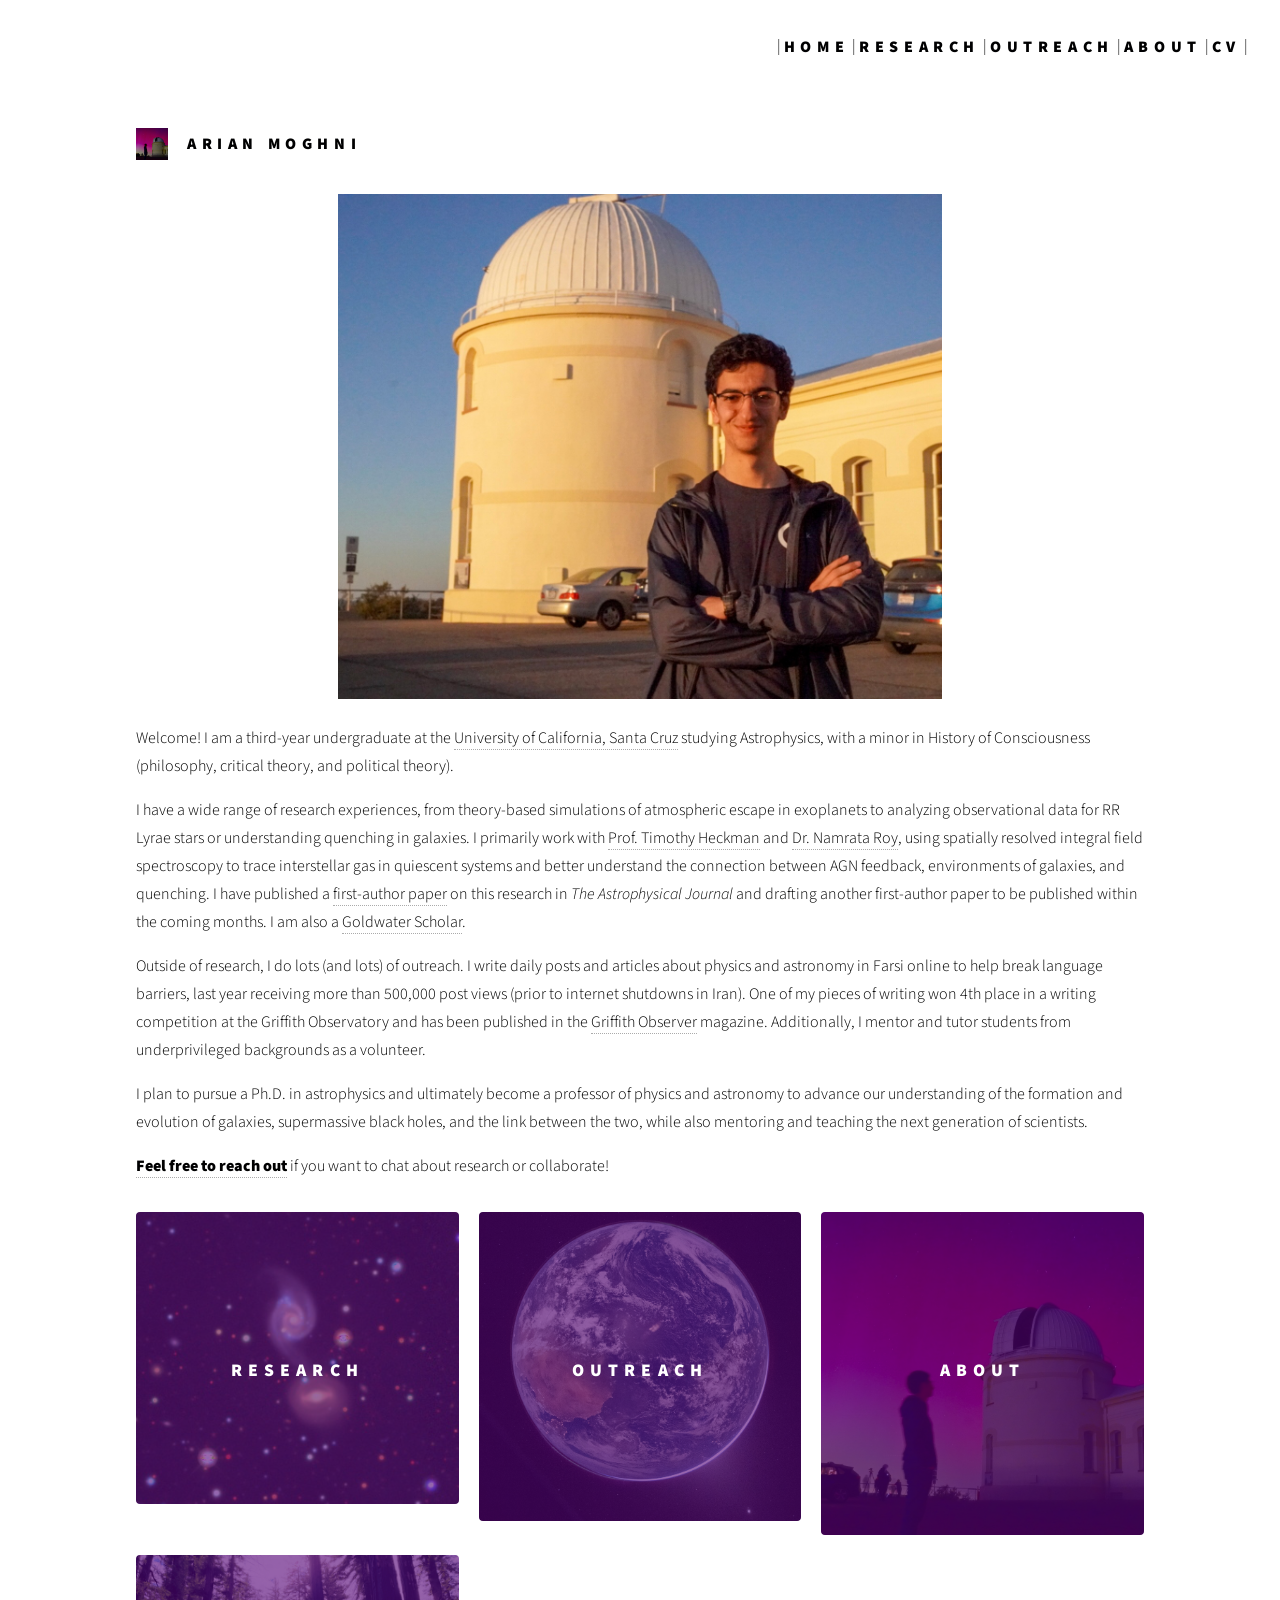
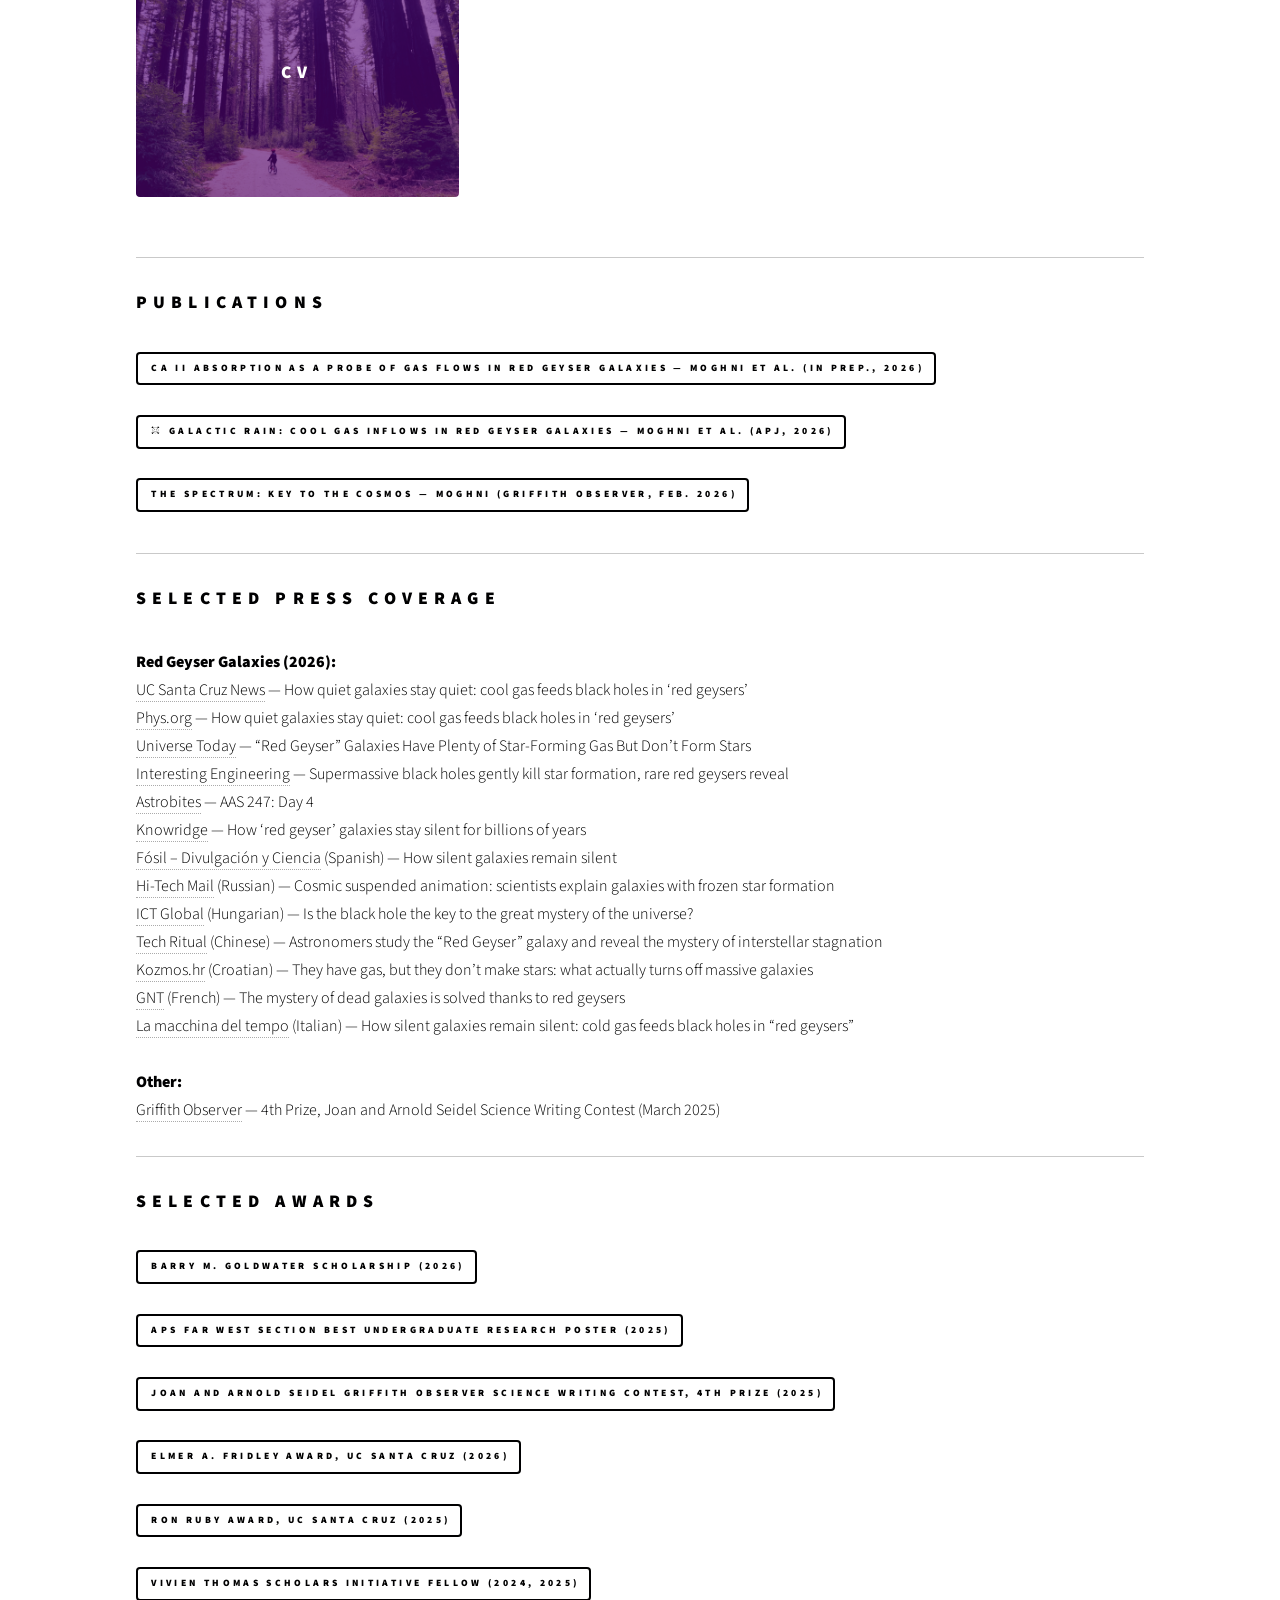
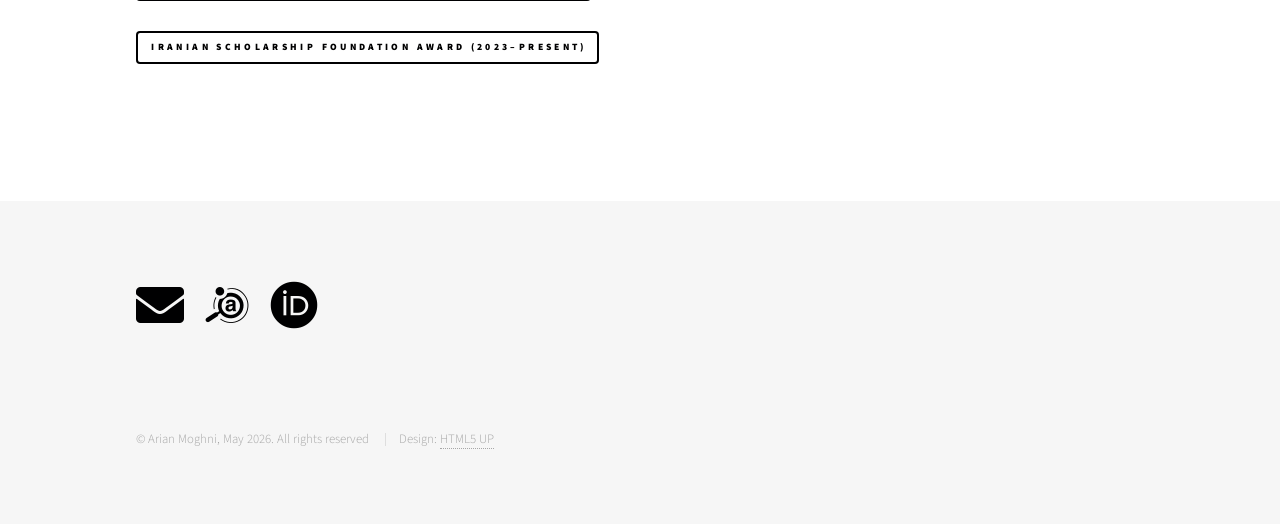
==== commit 52bfd148: "Update index.html" ====
--- a/index.html
+++ b/index.html
@@ -62,13 +62,12 @@
             <p>
               I have a wide range of research experiences, from theory-based simulations of atmospheric escape in exoplanets to analyzing observational data for RR Lyrae stars or understanding quenching in galaxies.
               I primarily work
-              with <a href="https://physics-astronomy.jhu.edu/directory/timothy-heckman/">Prof. Timothy Heckman</a>,
-              <a href="https://namrataroy.github.io">Dr. Namrata Roy</a>,
-              <a href="https://www.ucolick.org/~kbundy/">Prof. Kevin Bundy</a>, and Dr. Kyle Westfall, and use spatially resolved integral field spectroscopy to trace interstellar gas in quiescent systems and better understand the connection between AGN feedback, environments of galaxies, and quenching. I have published a <a href="https://iopscience.iop.org/article/10.3847/1538-4357/ae5f90">first-author paper</a> on this research in <i>The Astrophysical Journal</i> and drafting another first-author paper to be published within the coming months.  I am also a
+              with <a href="https://physics-astronomy.jhu.edu/directory/timothy-heckman/">Prof. Timothy Heckman</a> and
+              <a href="https://namrataroy.github.io">Dr. Namrata Roy</a>, using spatially resolved integral field spectroscopy to trace interstellar gas in quiescent systems and better understand the connection between AGN feedback, environments of galaxies, and quenching. I have published a <a href="https://iopscience.iop.org/article/10.3847/1538-4357/ae5f90">first-author paper</a> on this research in <i>The Astrophysical Journal</i> and drafting another first-author paper to be published within the coming months.  I am also a
               <a href="https://goldwaterscholarship.gov">Goldwater Scholar</a>.
             </p>
             <p>
-              Outside of research, I do an extensive amount of outreach.
+              Outside of research, I do lots (and lots) of outreach.
               I write daily posts and articles about physics and astronomy in Farsi online to help break language barriers,
               last year receiving more than 500,000 post views (prior to internet shutdowns in Iran). One of my pieces of writing won 4th place in a writing competition at the Griffith Observatory and has been published in the
               <a href="https://griffithobservatory.lacity.gov/about/griffith-observer-magazine/">Griffith Observer</a> magazine. Additionally, I mentor and tutor students from underprivileged backgrounds as a volunteer. 
@@ -136,7 +135,7 @@
             <h2>Publications</h2>
             <ul class="actions stacked">
               <li><a class="button small">Ca II Absorption as a Probe of Gas Flows in Red Geyser Galaxies &mdash; Moghni et al. (in prep., 2026)</a></li>
-              <li><a target="_blank" href="https://iopscience.iop.org/article/10.3847/1538-4357/ae5f90" class="button small"><i class="ai ai-arxiv"></i> Galactic Rain: Cool Gas Inflows in Red Geyser Galaxies and Their Connection to AGN Activity and Interactions &mdash; Moghni et al. (ApJ, 2026)</a></li>
+              <li><a target="_blank" href="https://iopscience.iop.org/article/10.3847/1538-4357/ae5f90" class="button small"><i class="ai ai-arxiv"></i> Galactic Rain: Cool Gas Inflows in Red Geyser Galaxies &mdash; Moghni et al. (ApJ, 2026)</a></li>
               <li><a target="_blank" href="https://griffithobservatory.lacity.gov/about/griffith-observer-magazine/" class="button small">The Spectrum: Key to the Cosmos &mdash; Moghni (Griffith Observer, Feb. 2026)</a></li>
             </ul>
           </section>
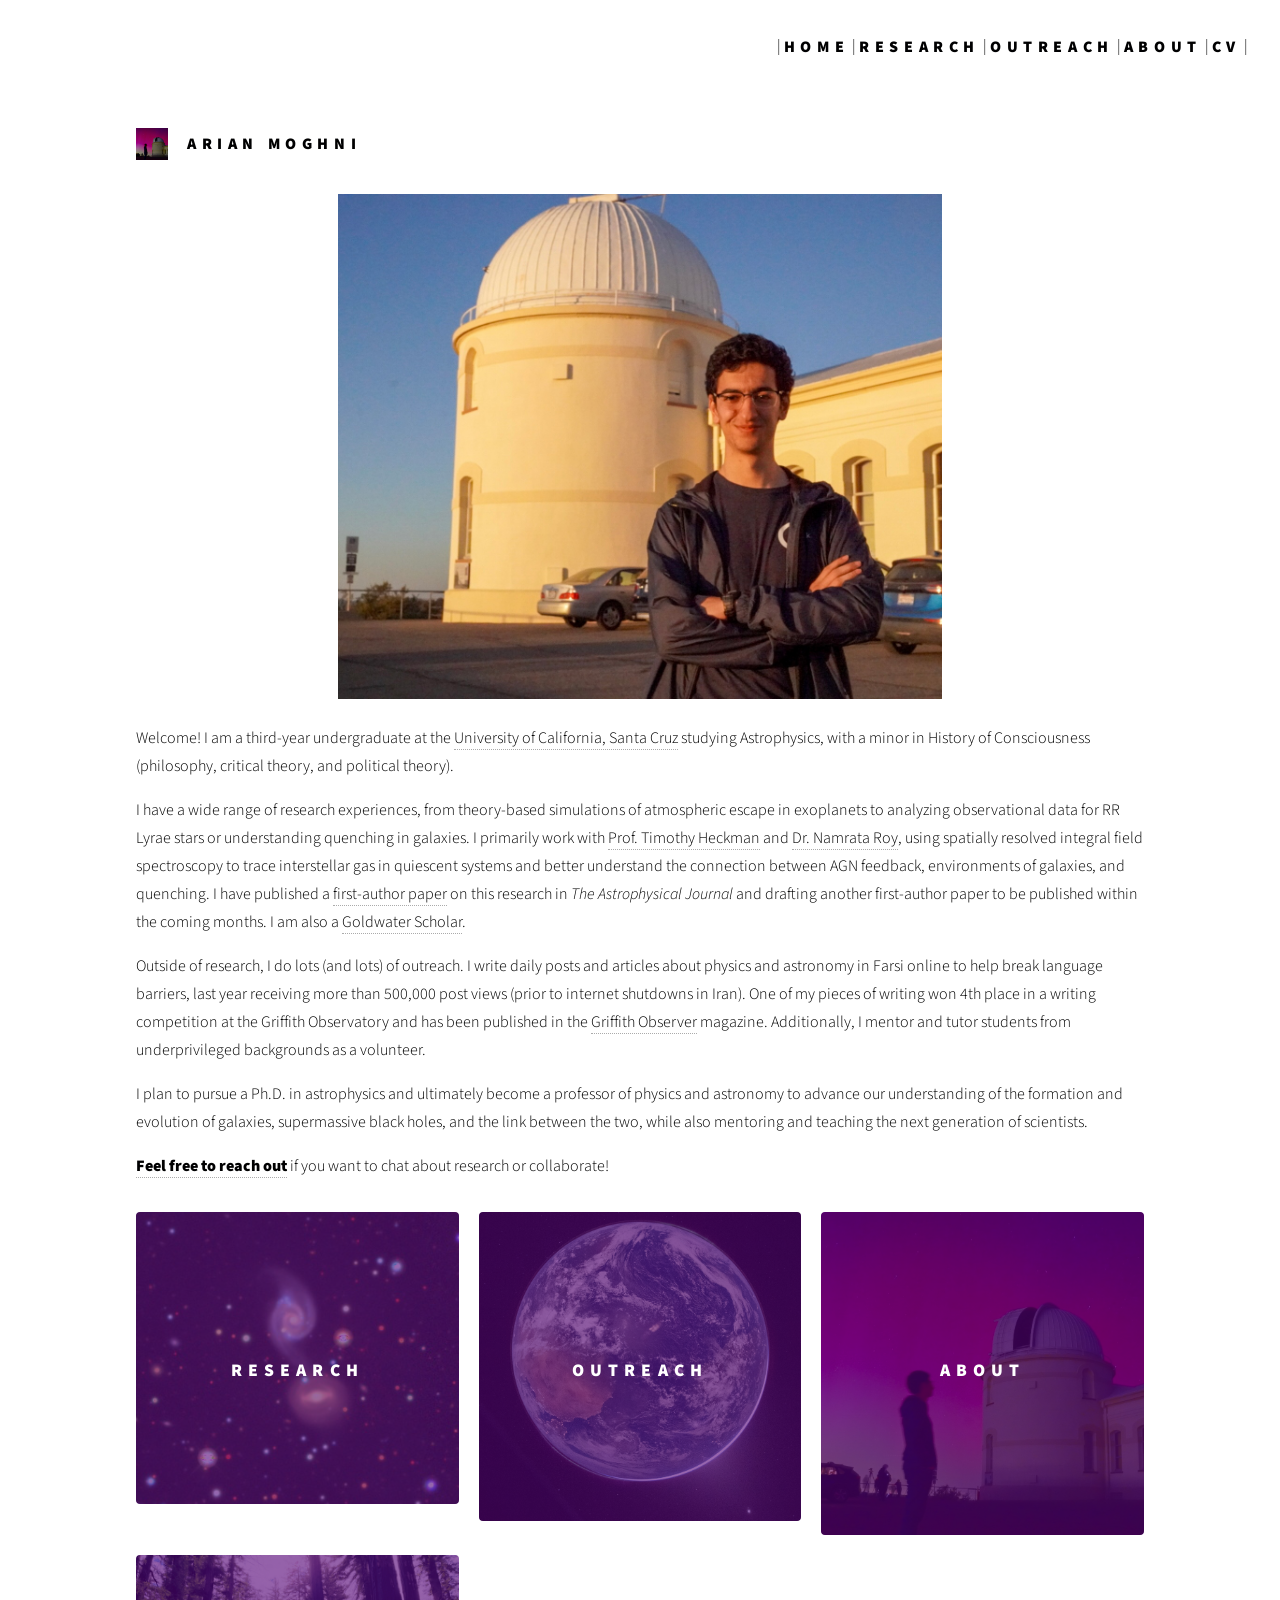
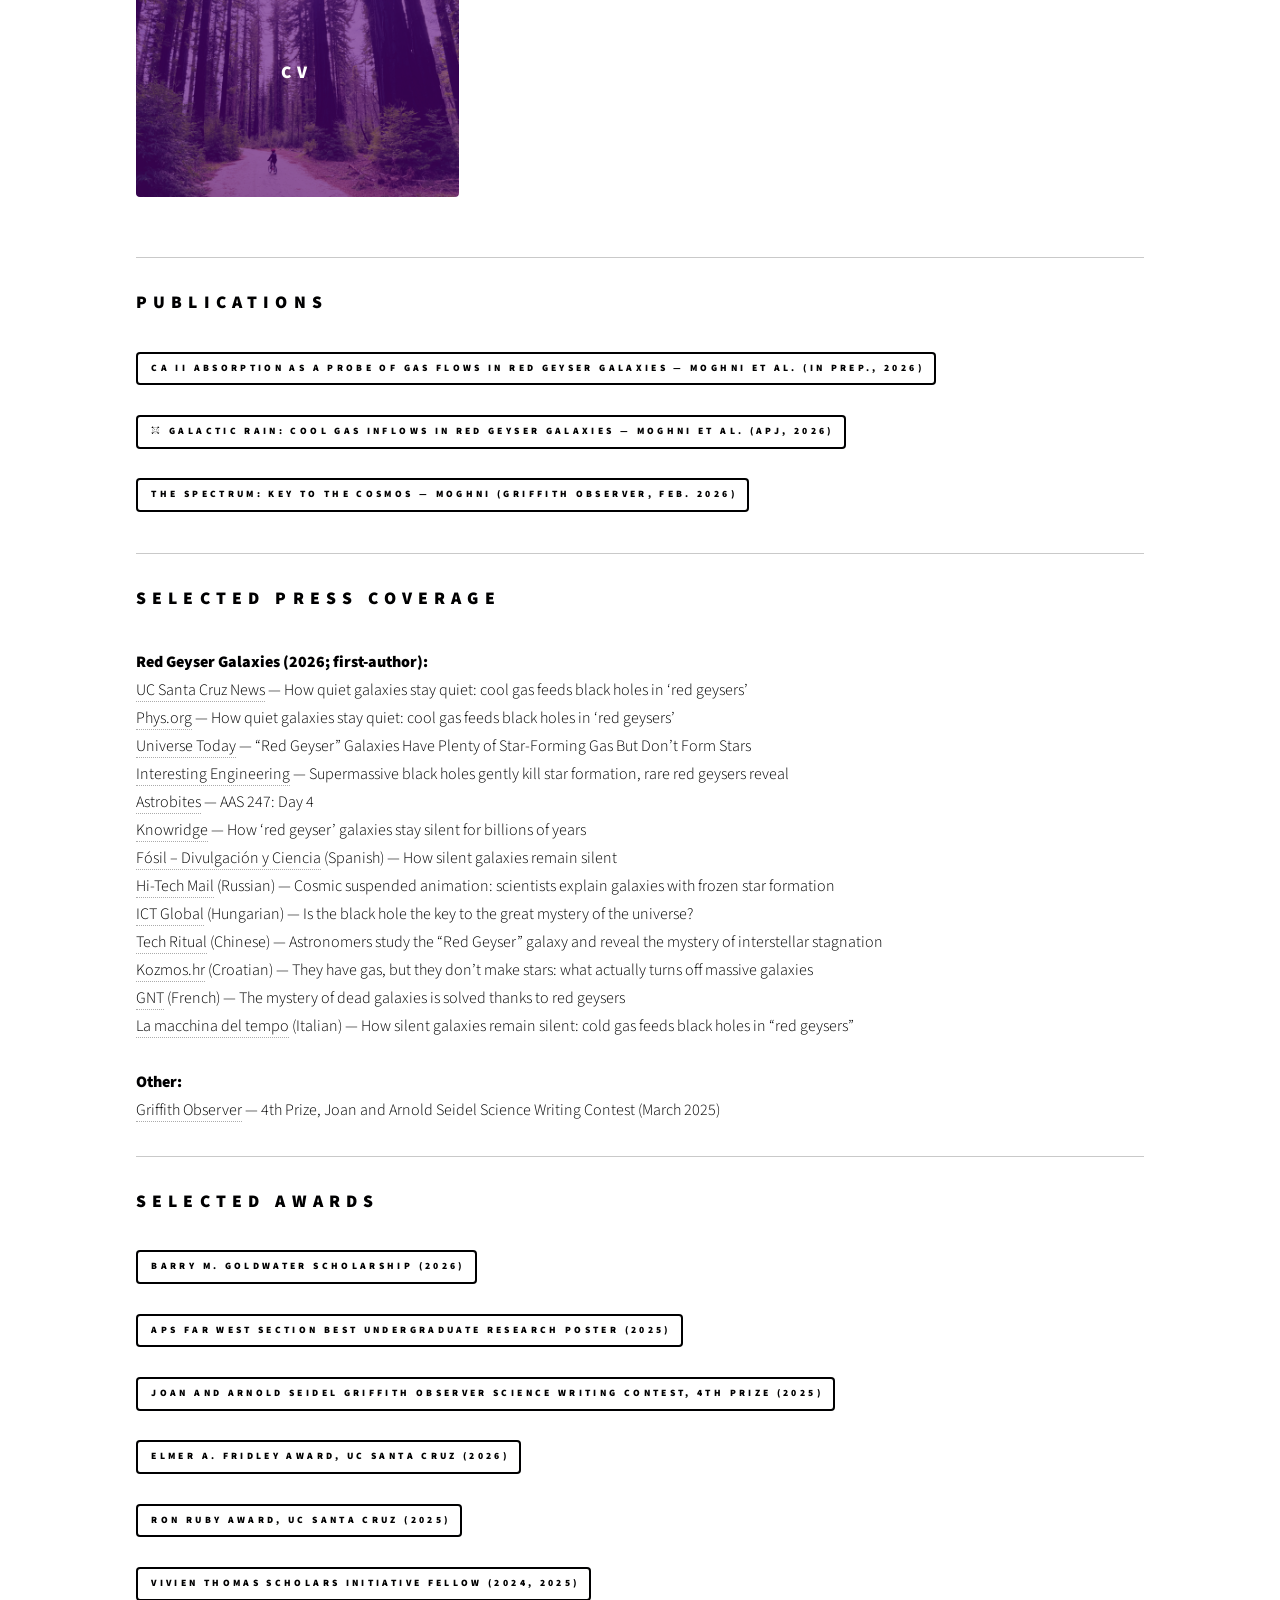
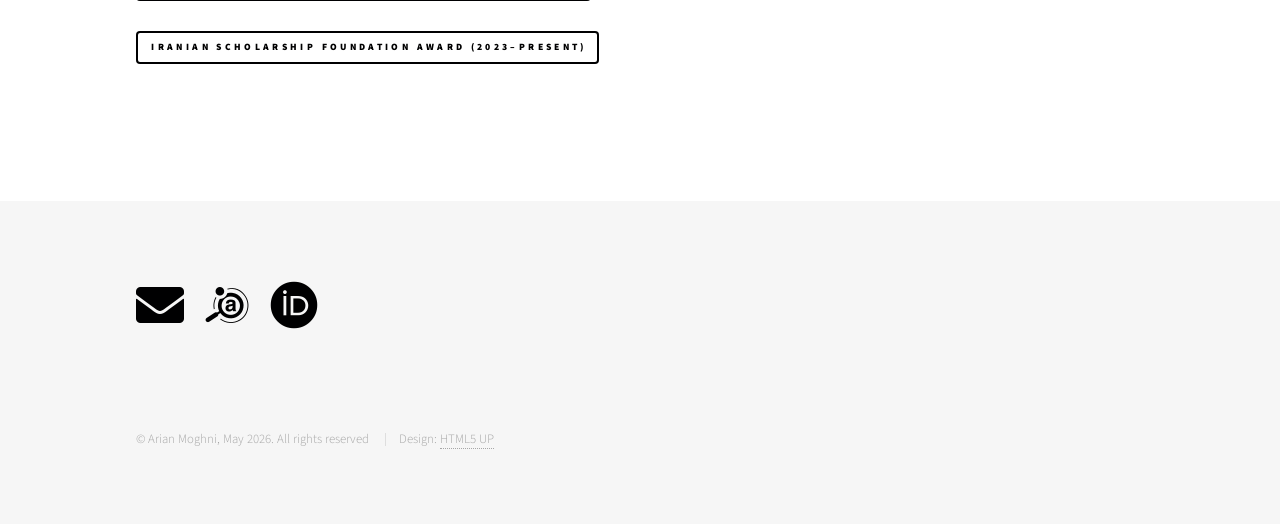
==== commit f5a4df8d: "Update index.html" ====
--- a/index.html
+++ b/index.html
@@ -144,7 +144,7 @@
 
           <section>
             <h2>Selected Press Coverage</h2>
-            <b>Red Geyser Galaxies (2026):</b><br>
+            <b>Red Geyser Galaxies (2026; first-author):</b><br>
             <a target="_blank" href="https://news.ucsc.edu/2026/01/red-geyser-galaxies/">UC Santa Cruz News</a> &mdash; How quiet galaxies stay quiet: cool gas feeds black holes in &lsquo;red geysers&rsquo;<br>
             <a target="_blank" href="https://phys.org/news/2026-01-quiet-galaxies-stay-cool-gas.html">Phys.org</a> &mdash; How quiet galaxies stay quiet: cool gas feeds black holes in &lsquo;red geysers&rsquo;<br>
             <a target="_blank" href="https://www.universetoday.com/articles/red-geyser-galaxies-have-plenty-of-star-forming-gas-but-dont-form-stars">Universe Today</a> &mdash; &ldquo;Red Geyser&rdquo; Galaxies Have Plenty of Star-Forming Gas But Don&rsquo;t Form Stars<br>
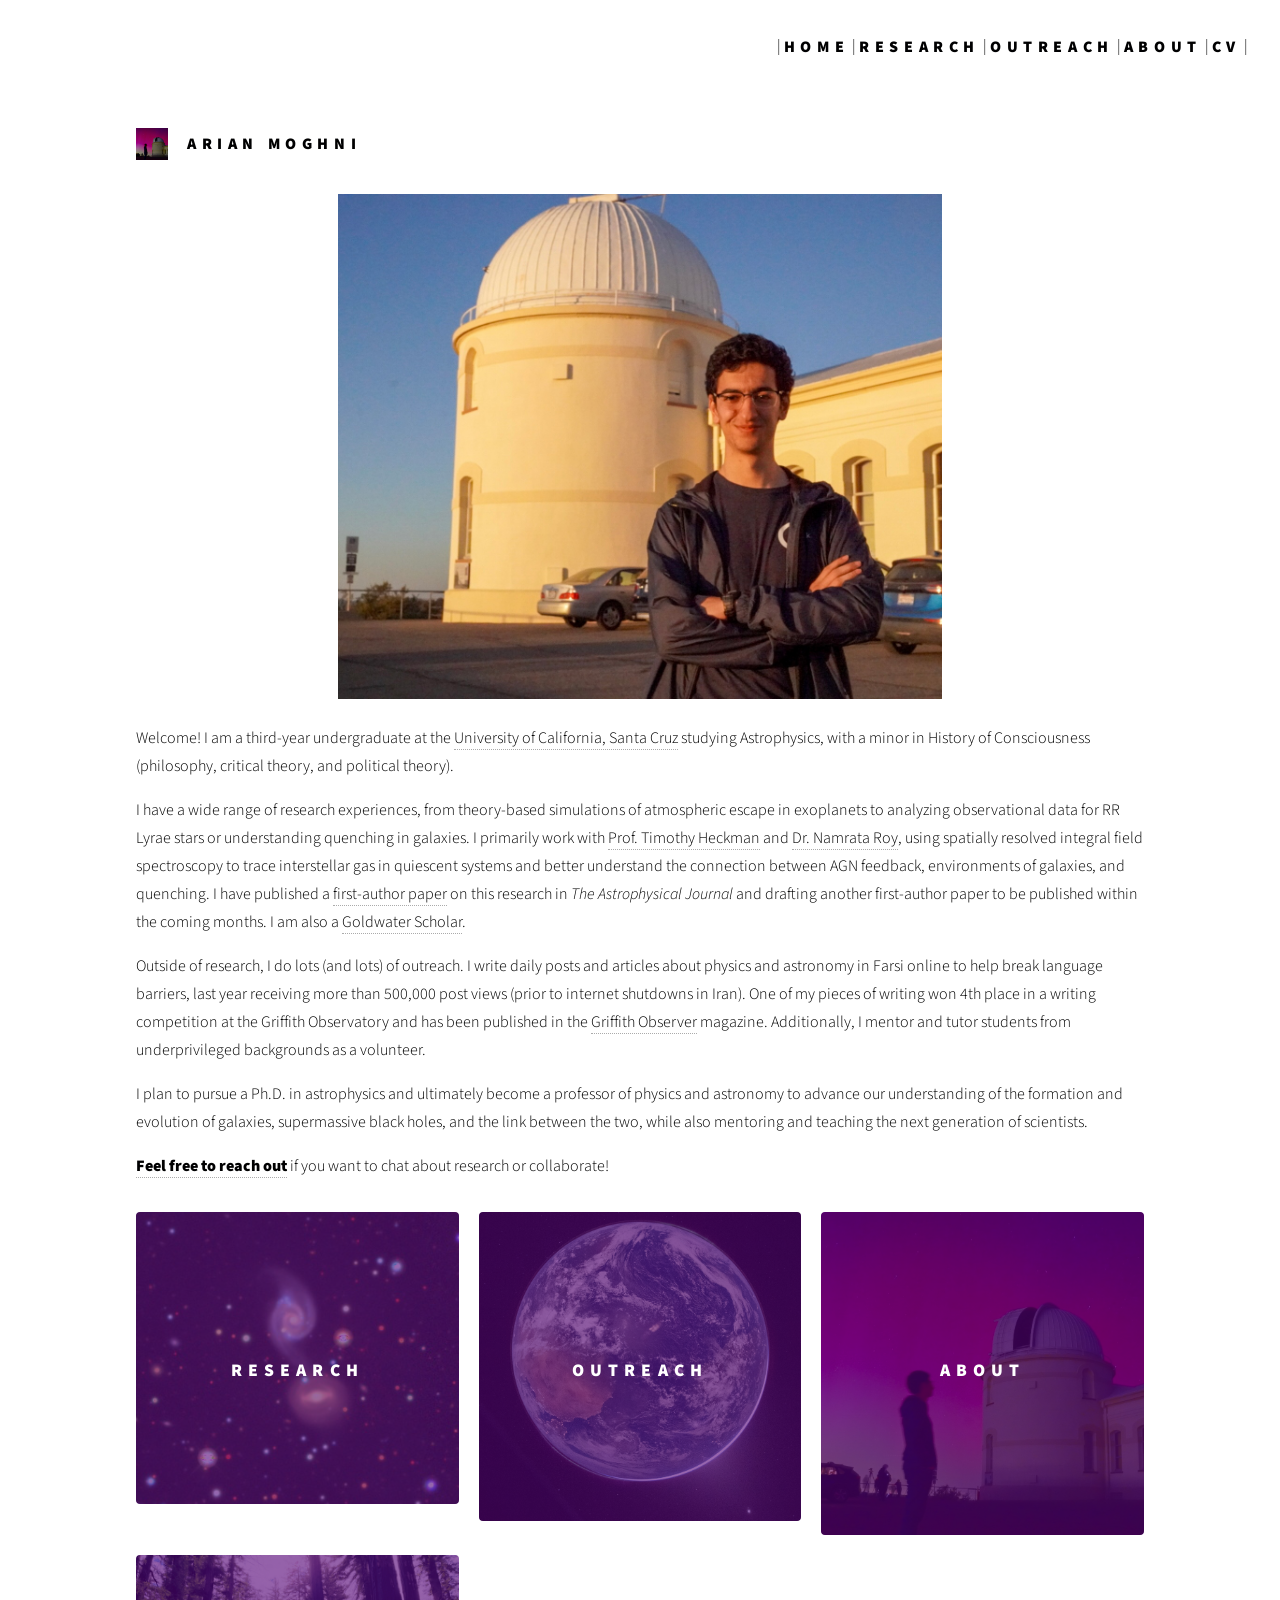
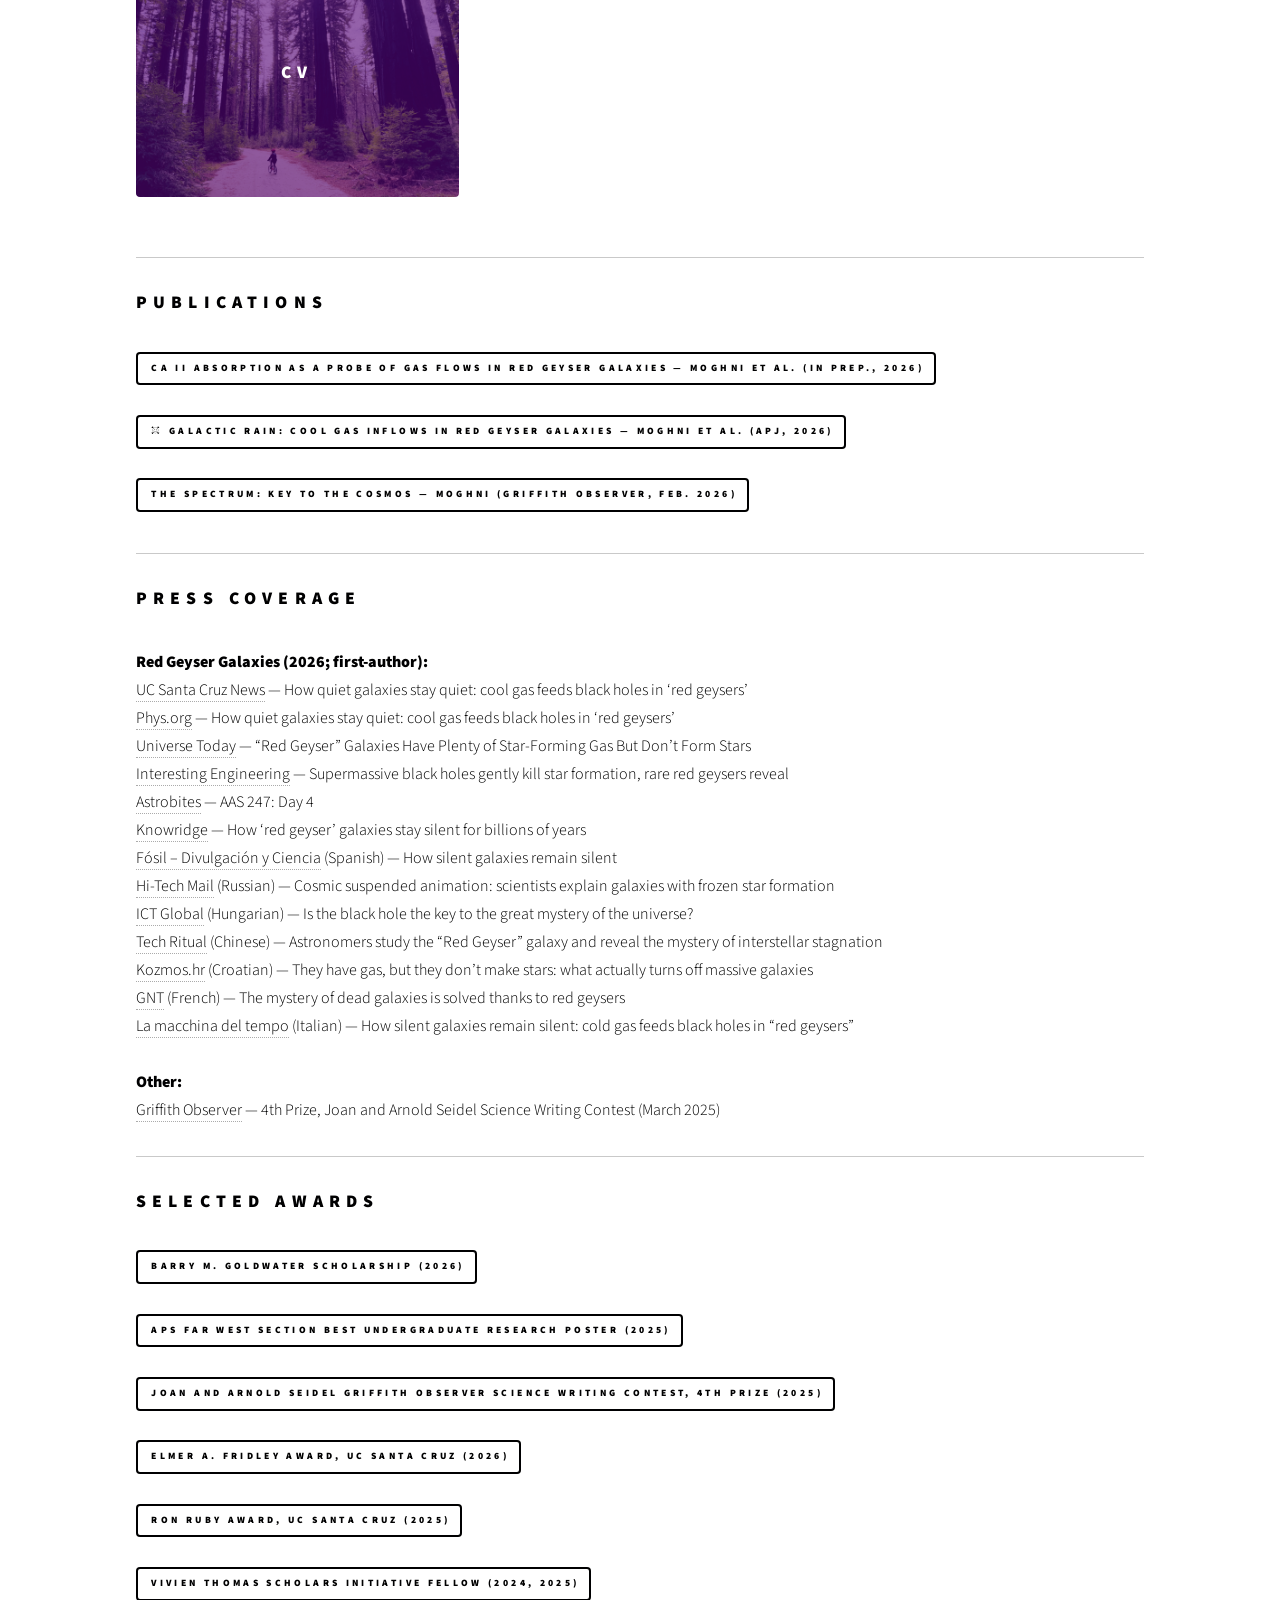
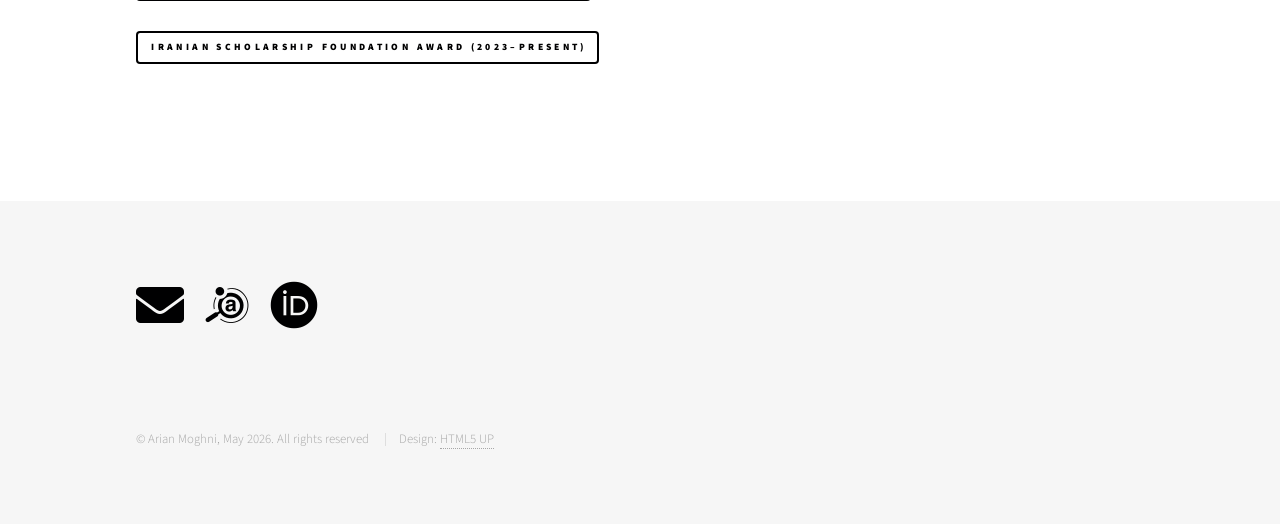
==== commit 5dd9f029: "Update index.html" ====
--- a/index.html
+++ b/index.html
@@ -143,7 +143,7 @@
           <hr />
 
           <section>
-            <h2>Selected Press Coverage</h2>
+            <h2>Press Coverage</h2>
             <b>Red Geyser Galaxies (2026; first-author):</b><br>
             <a target="_blank" href="https://news.ucsc.edu/2026/01/red-geyser-galaxies/">UC Santa Cruz News</a> &mdash; How quiet galaxies stay quiet: cool gas feeds black holes in &lsquo;red geysers&rsquo;<br>
             <a target="_blank" href="https://phys.org/news/2026-01-quiet-galaxies-stay-cool-gas.html">Phys.org</a> &mdash; How quiet galaxies stay quiet: cool gas feeds black holes in &lsquo;red geysers&rsquo;<br>
